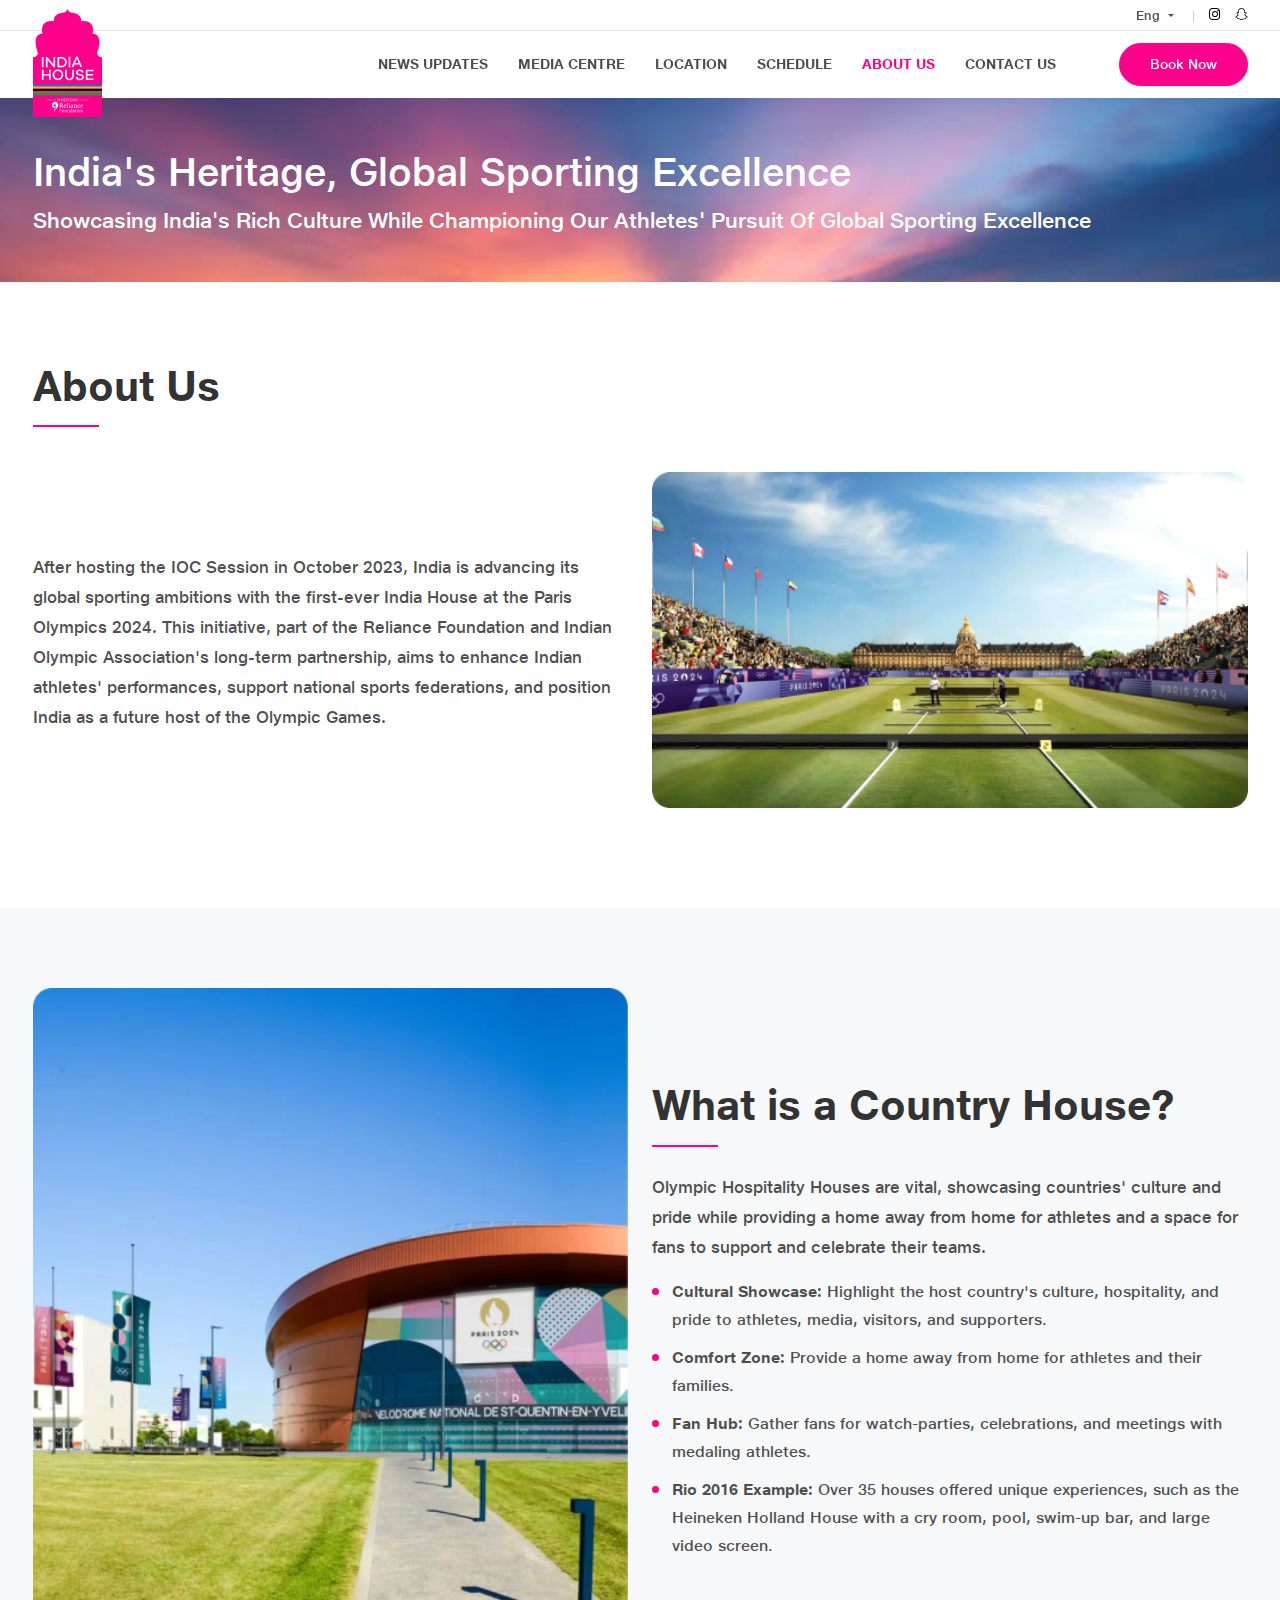
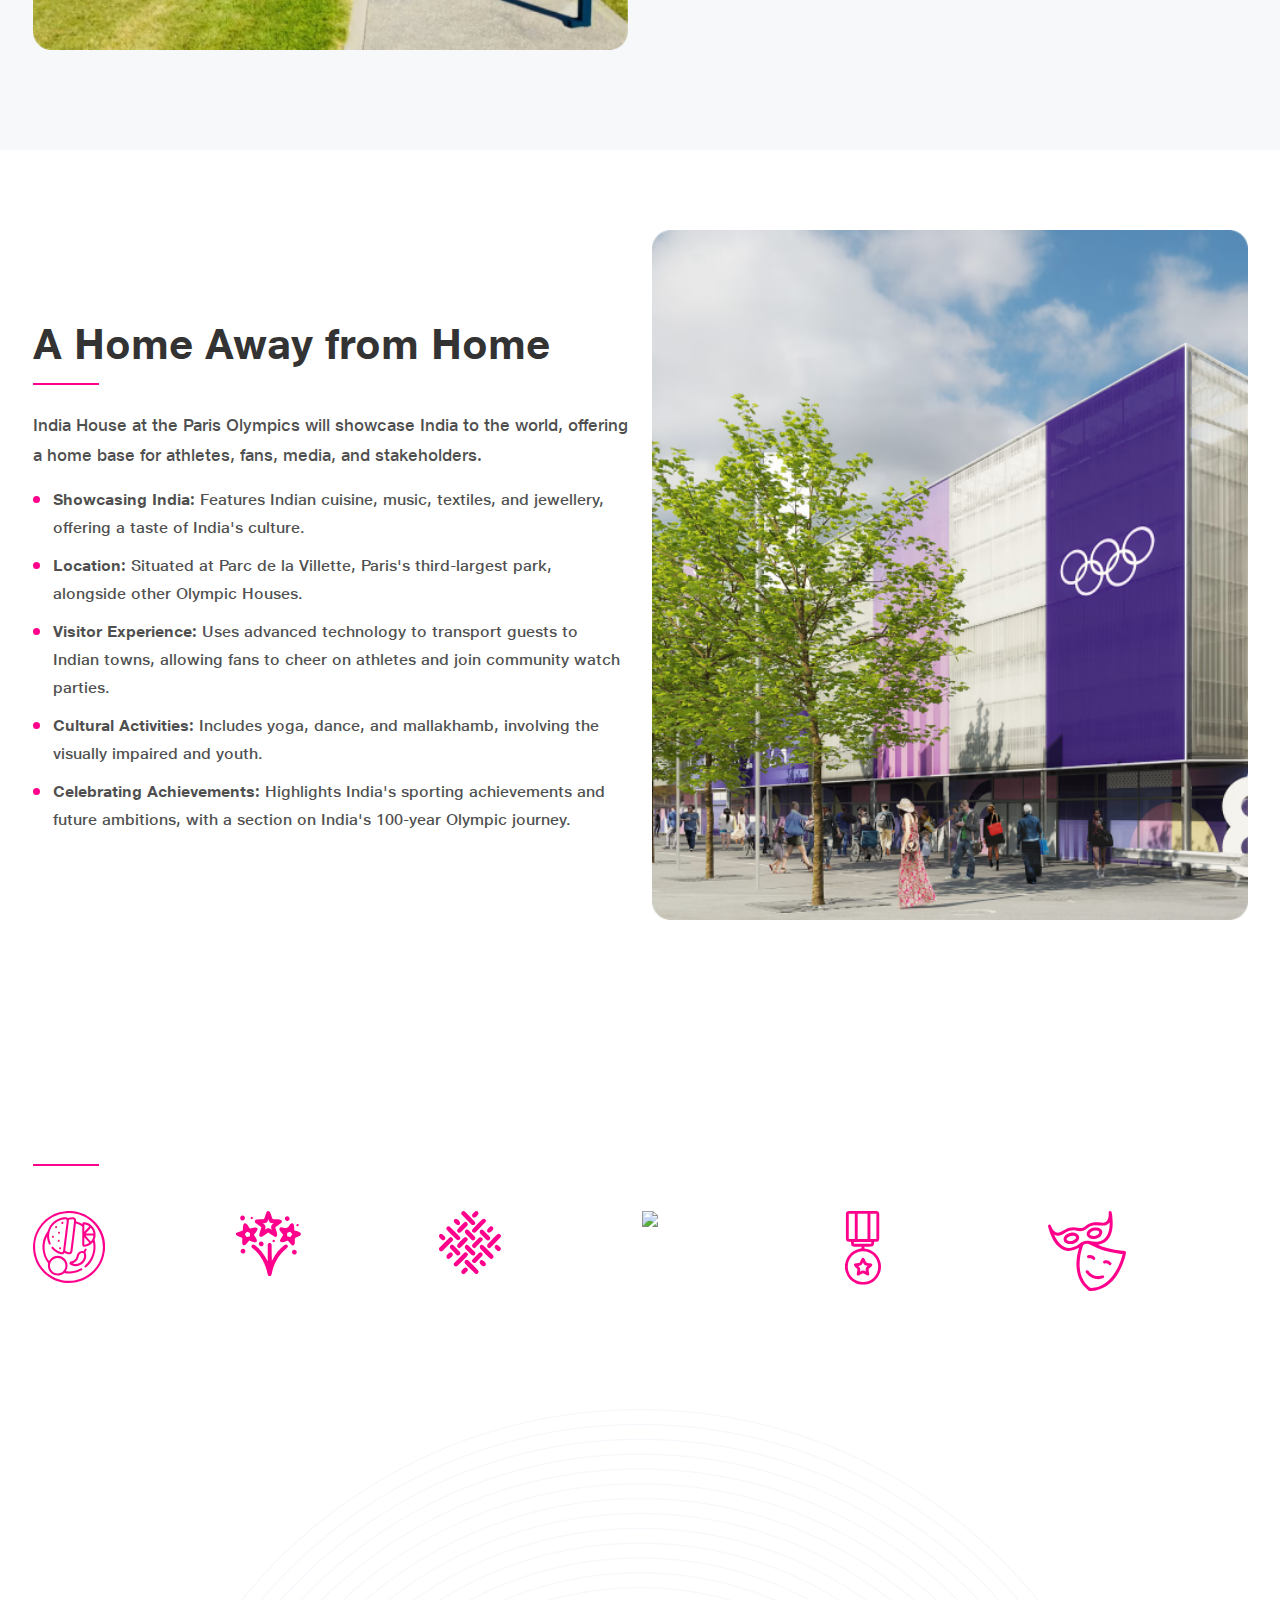
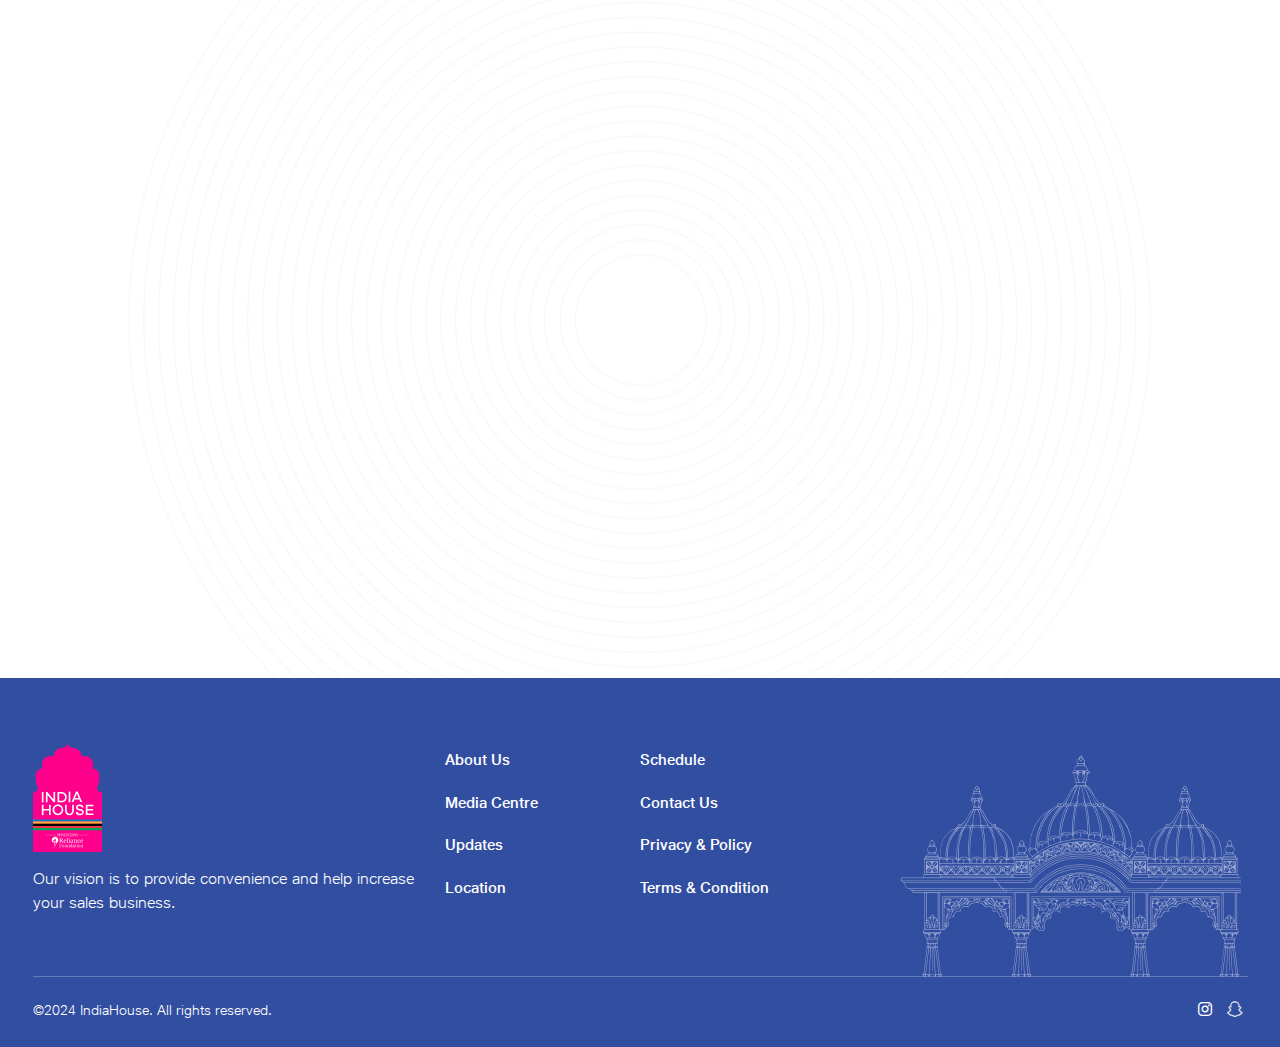
==== about.html @ fd52ee9a "update: new pages and styles" ====
<!DOCTYPE html>
<html lang="en">

<head>
    <meta charset="UTF-8">
    <meta name="viewport" content="width=device-width, initial-scale=1.0">

    <!-- Favicon -->
    <link rel="icon" href="favicon.ico" type="image/x-icon">

    <!-- CSS -->
    <link rel="stylesheet" href="https://cdn.jsdelivr.net/npm/@fancyapps/ui@5.0/dist/fancybox/fancybox.css" />
    <link rel="stylesheet" href="css/main.css">

    <title>About Us - Paris Olympics</title>
</head>

<body>

    <!--  -->
    <header id="header"></header>

    <main>

        <!-- Cover -->
        <section class="cover block">
            <div class="container">
                <div class="coverText">
                    <h1>India's Heritage, Global Sporting Excellence</h1>
                    <p>Showcasing India's Rich Culture While Championing Our Athletes' Pursuit Of Global Sporting Excellence</p>
                </div>
            </div>
        </section>

        <!-- About Us -->
        <section class="aboutUs block">
            <div class="container">
                <div class="secTitle">
                    <h2>About Us</h2>
                </div>

                <div class="row align-items-center">
                    <div class="col-md-6">
                        <div class="cText cTextBig">
                            <p>After hosting the IOC Session in October 2023, India is advancing its global sporting ambitions with the first-ever India House at the Paris Olympics 2024. This initiative, part of the Reliance Foundation and Indian Olympic Association's long-term partnership, aims to enhance Indian athletes' performances, support national sports federations, and position India as a future host of the Olympic Games.</p>
                        </div>
                    </div>
                    <div class="col-md-6">
                        <div class="cMedia">
                            <div class="mediaBox mediaVideo" data-fancybox="vgallery" data-caption="Title goes herer" href="https://www.youtube.com/watch?v=9bZkp7q19f0">
                                <div class="mbImg">
                                    <img src="img/about/1.png" alt="Media">
                                </div>
                            </div>
                        </div>
                    </div>
                </div>
            </div>
        </section>

        <!-- About Us -->
        <section class="aboutUs block grayBg">
            <div class="container">
                <div class="row align-items-center">
                    <div class="col-md-6">
                        <div class="cMedia">
                            <div class="mediaBox mediaImage" data-fancybox="about" data-caption="Title goes herer" href="img/about/2.png">
                                <div class="mbImg">
                                    <img src="img/about/2.png" alt="Media">
                                </div>
                            </div>
                        </div>
                    </div>
                    <div class="col-md-6">
                        <div class="secTitle mb-0">
                            <h2>What is a Country House?</h2>
                        </div>

                        <div class="cText cTextBig">
                            <p>Olympic Hospitality Houses are vital, showcasing countries' culture and pride while providing a home away from home for athletes and a space for fans to support and celebrate their teams.</p>

                            <ul>
                                <li><b>Cultural Showcase:</b> Highlight the host country's culture, hospitality, and pride to athletes, media, visitors, and supporters.</li>
                                <li><b>Comfort Zone:</b> Provide a home away from home for athletes and their families.</li>
                                <li><b>Fan Hub:</b> Gather fans for watch-parties, celebrations, and meetings with medaling athletes.</li>
                                <li><b>Rio 2016 Example:</b> Over 35 houses offered unique experiences, such as the Heineken Holland House with a cry room, pool, swim-up bar, and large video screen.</li>

                            </ul>
                        </div>
                    </div>

                </div>
            </div>
        </section>

        <!-- About Us -->
        <section class="aboutUs block ">
            <div class="container">
                <div class="row align-items-center">
                    <div class="col-md-6">
                        <div class="secTitle mb-0">
                            <h2>A Home Away from Home</h2>
                        </div>

                        <div class="cText cTextBig">
                            <p>India House at the Paris Olympics will showcase India to the world, offering a home base for athletes, fans, media, and stakeholders.</p>

                            <ul>
                                <li><b>Showcasing India:</b> Features Indian cuisine, music, textiles, and jewellery, offering a taste of India's culture.</li>
                                <li><b>Location:</b> Situated at Parc de la Villette, Paris's third-largest park, alongside other Olympic Houses.</li>
                                <li><b>Visitor Experience:</b> Uses advanced technology to transport guests to Indian towns, allowing fans to cheer on athletes and join community watch parties.</li>
                                <li><b>Cultural Activities:</b> Includes yoga, dance, and mallakhamb, involving the visually impaired and youth.</li>
                                <li><b>Celebrating Achievements:</b> Highlights India's sporting achievements and future ambitions, with a section on India's 100-year Olympic journey.</li>
                            </ul>
                        </div>
                    </div>
                    <div class="col-md-6">
                        <div class="cMedia">
                            <div class="mediaBox mediaImage" data-fancybox="about" data-caption="Title goes herer" href="img/about/3.png">
                                <div class="mbImg">
                                    <img src="img/about/3.png" alt="Media">
                                </div>
                            </div>
                        </div>
                    </div>
                </div>
            </div>
        </section>

        <!-- Experiences -->
        <section class="experiences block darkBg">
            <div class="container">
                <div class="secTitle">
                    <h2>Experiences</h2>
                </div>

                <!-- Experiences Slider -->
                <div class="expSlider">
                    <div class="item">
                        <div class="esBox">
                            <div class="esImg">
                                <img src="img/icons/indian-cusine.svg" alt="Experiences">
                            </div>
                            <div class="esInfo">
                                <h4>Indian Cuisine</h4>
                            </div>
                        </div>
                    </div>
                    <div class="item">
                        <div class="esBox">
                            <div class="esImg">
                                <img src="img/icons/music.svg" alt="Experiences">
                            </div>
                            <div class="esInfo">
                                <h4>Indian Music</h4>
                            </div>
                        </div>
                    </div>
                    <div class="item">
                        <div class="esBox">
                            <div class="esImg">
                                <img src="img/icons/textiles.svg" alt="Experiences">
                            </div>
                            <div class="esInfo">
                                <h4>Textiles</h4>
                            </div>
                        </div>
                    </div>
                    <div class="item">
                        <div class="esBox">
                            <div class="esImg">
                                <img src="img/icons/jewellery.svg" alt="Experiences">
                            </div>
                            <div class="esInfo">
                                <h4>Jewellery</h4>
                            </div>
                        </div>
                    </div>
                    <div class="item">
                        <div class="esBox">
                            <div class="esImg">
                                <img src="img/icons/medal.svg" alt="Experiences">
                            </div>
                            <div class="esInfo">
                                <h4>Medal Ceremony</h4>
                            </div>
                        </div>
                    </div>
                    <div class="item">
                        <div class="esBox">
                            <div class="esImg">
                                <img src="img/icons/culture.svg" alt="Experiences">
                            </div>
                            <div class="esInfo">
                                <h4>Culture Activities</h4>
                            </div>
                        </div>
                    </div>
                    <div class="item">
                        <div class="esBox">
                            <div class="esImg">
                                <img src="img/icons/yoga.svg" alt="Experiences">
                            </div>
                            <div class="esInfo">
                                <h4>Yoga</h4>
                            </div>
                        </div>
                    </div>
                </div>

            </div>
        </section>

        <!-- NMA Section -->
        <section class="nmaSection block">
            <div class="container">

                <!-- NMA -->
                <div class="nmaBox" data-aos="fade-up" data-aos-duration="500">
                    <img src="img/comingsoon/Nita-Ambani.png" alt="Nita Ambani" class="nmaImg">
                    <div class="nmaInfo">
                        <h4>Mrs. Nita Mukesh Ambani</h4>
                        <p>Founder & Chairperson, Reliance Foundation & Member of the International Olympics Committee</p>
                    </div>
                </div>
                <div class="nma nmaEle more card" data-aos="fade-up" data-aos-duration="2000">
                    <div class="card-body">
                        <div class="mt-3"></div>
                        <p>Reliance Foundation, in partnership with the Indian Olympic Association, presents the first-ever India House at the Paris Olympics under the visionary leadership of Mrs. Nita M. Ambani, Founder & Chairperson, Reliance Foundation & Member of the International Olympic Committee.</p>
                        <h6 class="mt-2">Come experience the best of India, its rich heritage, & its boundless potential.</h6>
                    </div>
                </div>

            </div>
        </section>

    </main>

    <!-- Footer -->
    <footer id="footer" class="mainFooter"></footer>

</body>

<!-- JS -->
<script src="js/vendor/jquery-3.4.1.min.js"></script>
<script src="js/vendor/simplyCountdown.min.js"></script>
<script src="https://cdn.jsdelivr.net/npm/@fancyapps/ui@5.0/dist/fancybox/fancybox.umd.js"></script>
<script src="js/plugins.js"></script>
<script src="js/main.js"></script>

</html>
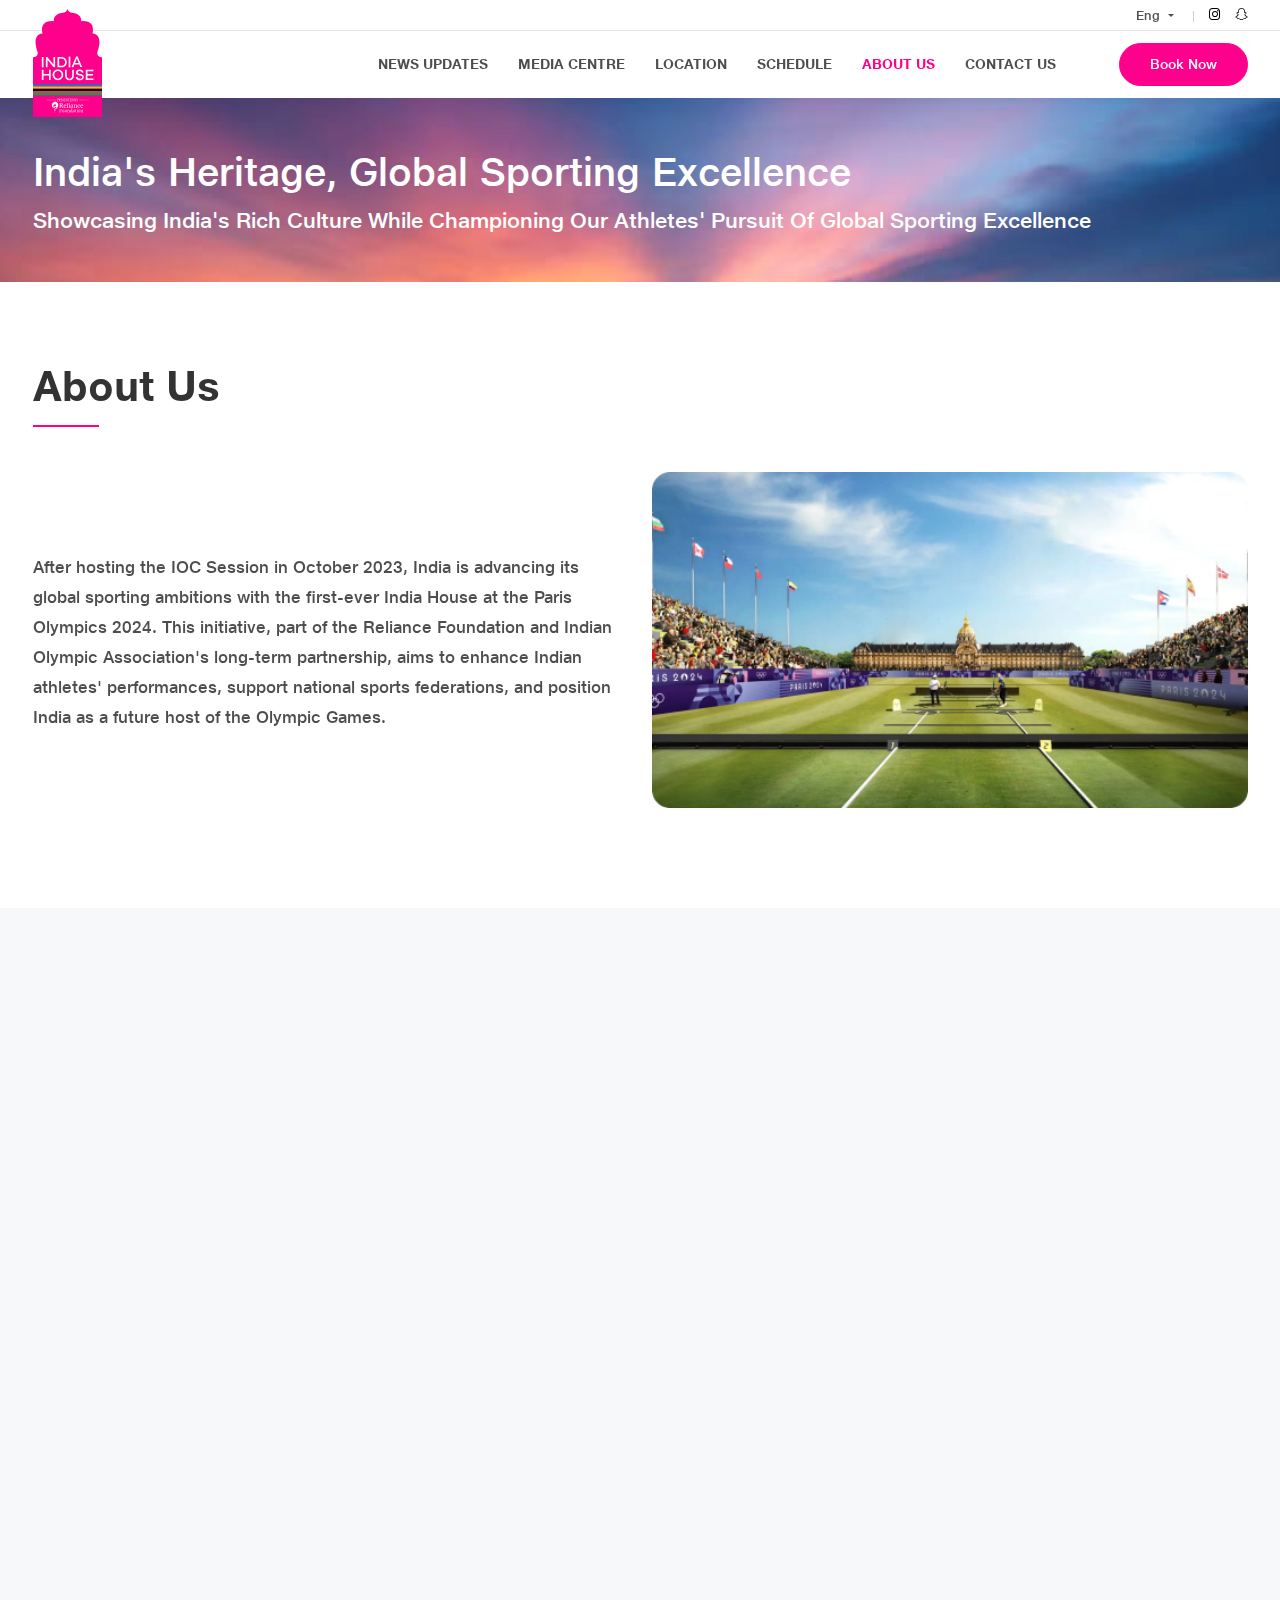
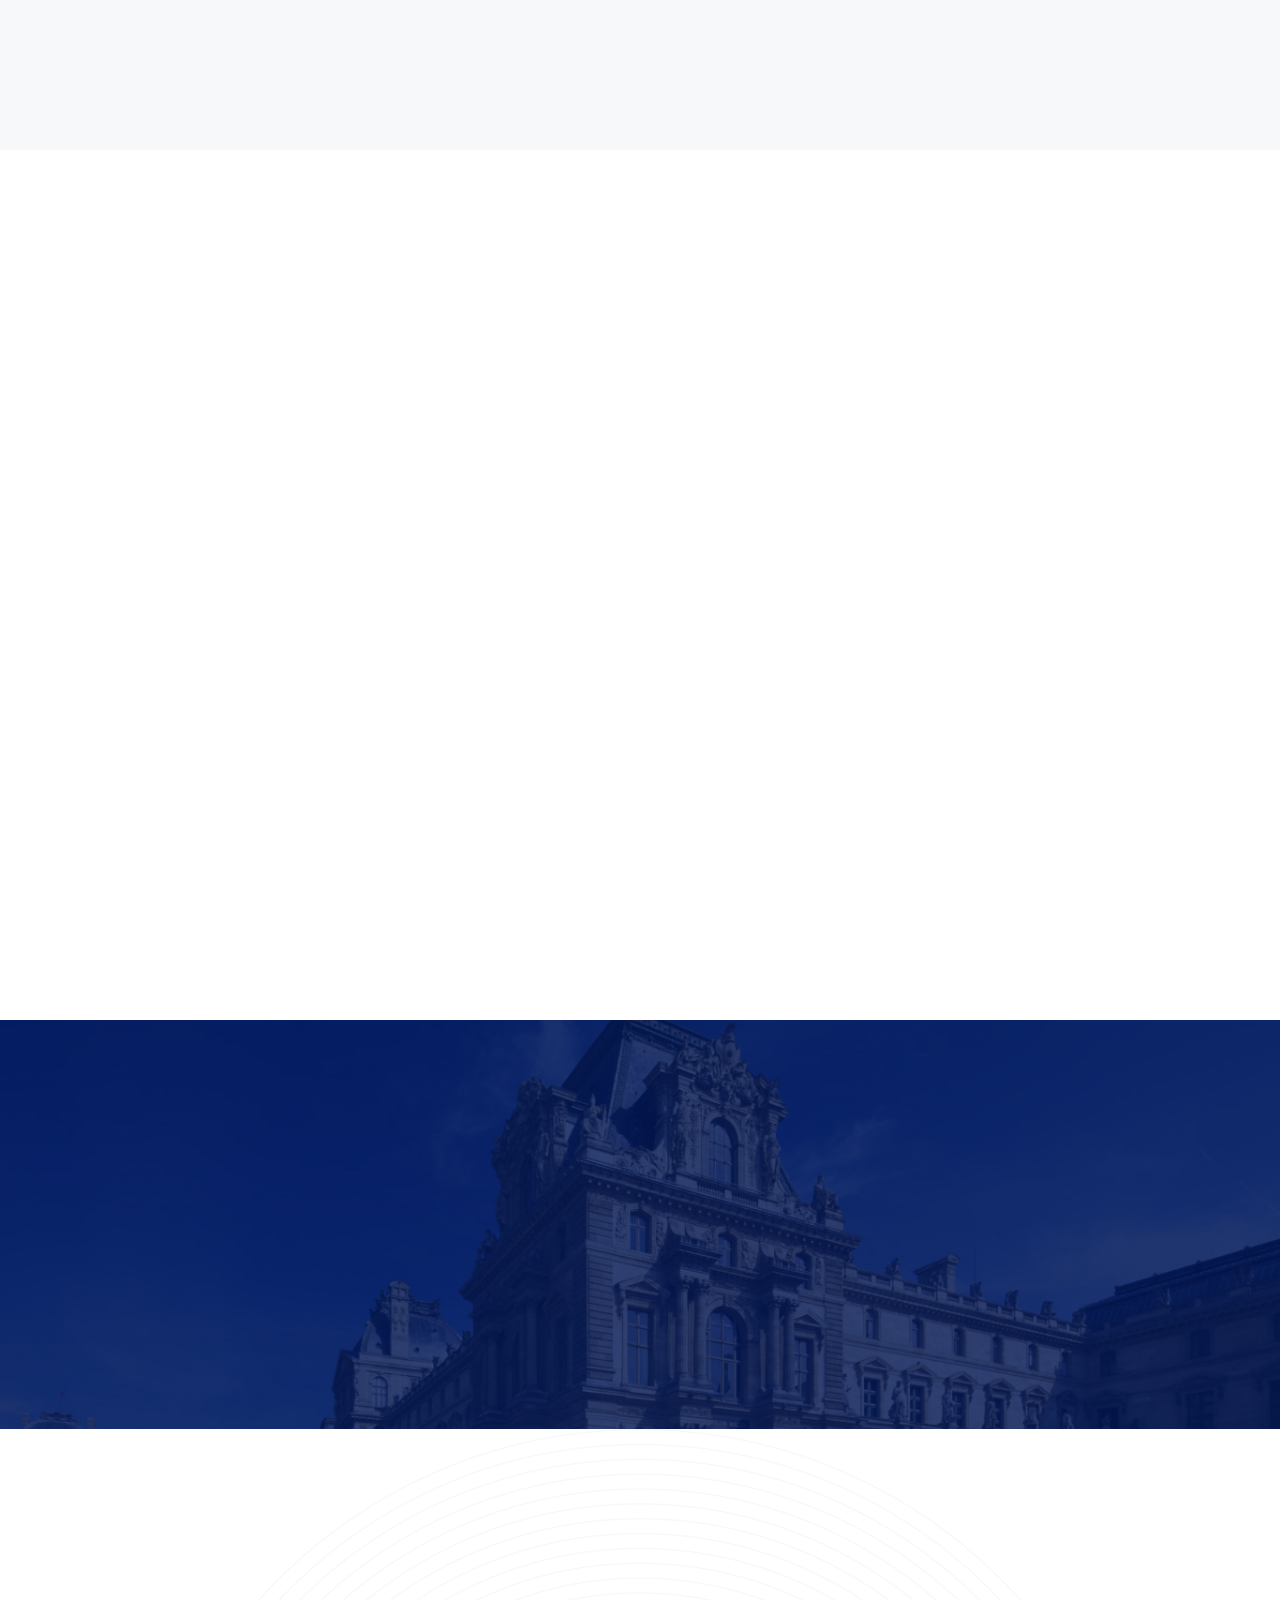
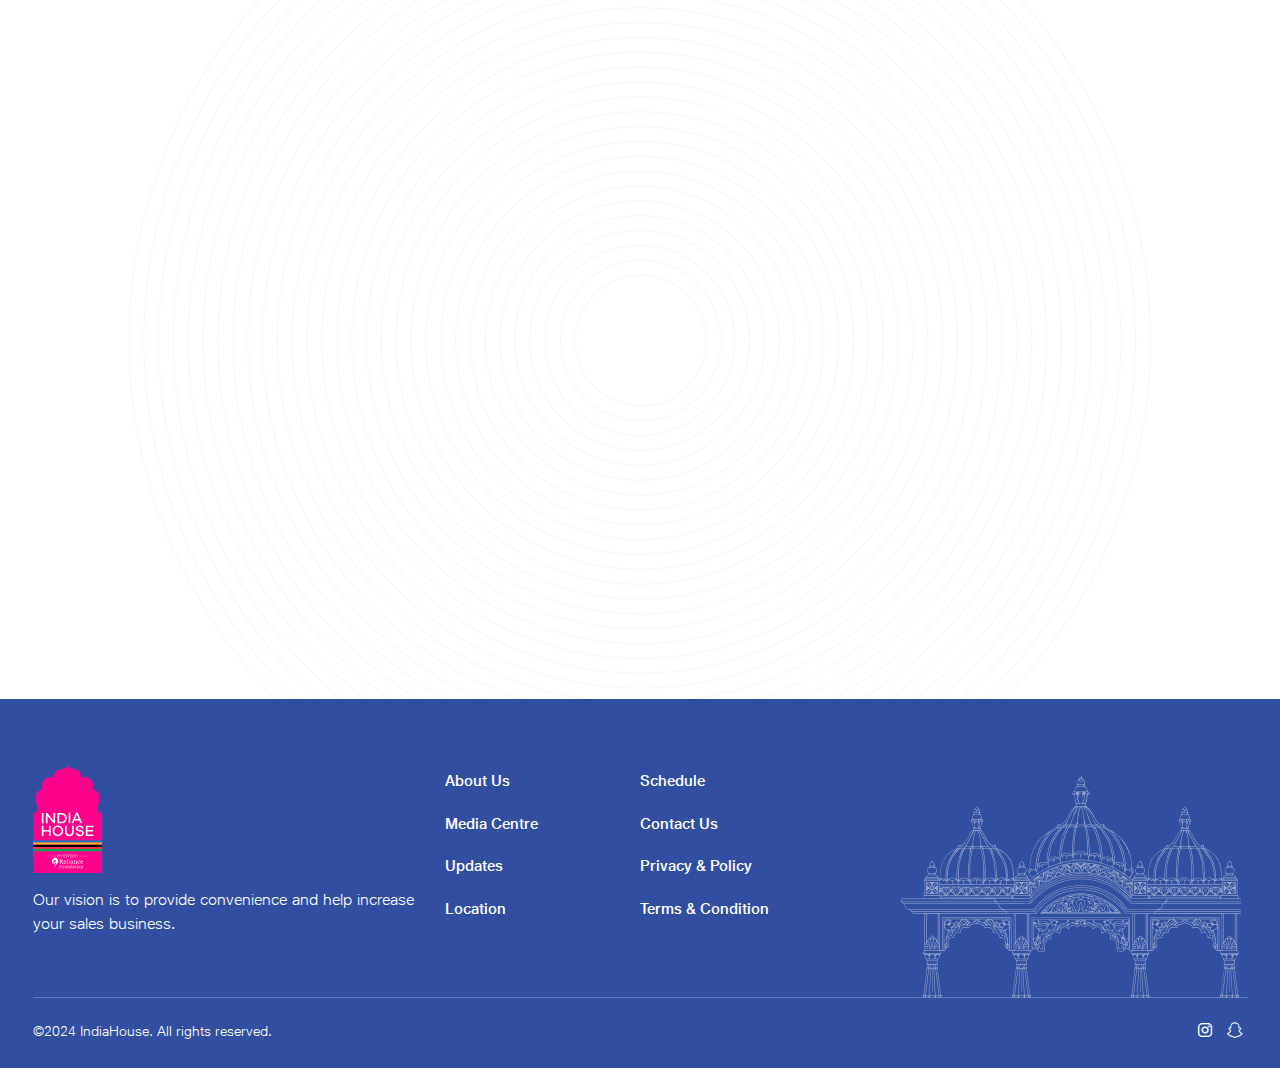
==== commit 785c045d: "update: new pages" ====
--- a/about.html
+++ b/about.html
@@ -35,18 +35,18 @@
         <!-- About Us -->
         <section class="aboutUs block">
             <div class="container">
-                <div class="secTitle">
+                <div class="secTitle" data-aos="fade-up" data-aos-duration="500">
                     <h2>About Us</h2>
                 </div>
 
                 <div class="row align-items-center">
                     <div class="col-md-6">
-                        <div class="cText cTextBig">
+                        <div class="cText cTextBig" data-aos="fade-up" data-aos-duration="1000">
                             <p>After hosting the IOC Session in October 2023, India is advancing its global sporting ambitions with the first-ever India House at the Paris Olympics 2024. This initiative, part of the Reliance Foundation and Indian Olympic Association's long-term partnership, aims to enhance Indian athletes' performances, support national sports federations, and position India as a future host of the Olympic Games.</p>
                         </div>
                     </div>
                     <div class="col-md-6">
-                        <div class="cMedia">
+                        <div class="cMedia" data-aos="fade-up" data-aos-duration="500">
                             <div class="mediaBox mediaVideo" data-fancybox="vgallery" data-caption="Title goes herer" href="https://www.youtube.com/watch?v=9bZkp7q19f0">
                                 <div class="mbImg">
                                     <img src="img/about/1.png" alt="Media">
@@ -63,7 +63,7 @@
             <div class="container">
                 <div class="row align-items-center">
                     <div class="col-md-6">
-                        <div class="cMedia">
+                        <div class="cMedia" data-aos="fade-up" data-aos-duration="500">
                             <div class="mediaBox mediaImage" data-fancybox="about" data-caption="Title goes herer" href="img/about/2.png">
                                 <div class="mbImg">
                                     <img src="img/about/2.png" alt="Media">
@@ -72,11 +72,11 @@
                         </div>
                     </div>
                     <div class="col-md-6">
-                        <div class="secTitle mb-0">
+                        <div class="secTitle mb-0" data-aos="fade-up" data-aos-duration="1000">
                             <h2>What is a Country House?</h2>
                         </div>
 
-                        <div class="cText cTextBig">
+                        <div class="cText cTextBig" data-aos="fade-up" data-aos-duration="1500">
                             <p>Olympic Hospitality Houses are vital, showcasing countries' culture and pride while providing a home away from home for athletes and a space for fans to support and celebrate their teams.</p>
 
                             <ul>
@@ -98,11 +98,11 @@
             <div class="container">
                 <div class="row align-items-center">
                     <div class="col-md-6">
-                        <div class="secTitle mb-0">
+                        <div class="secTitle mb-0" data-aos="fade-up" data-aos-duration="500">
                             <h2>A Home Away from Home</h2>
                         </div>
 
-                        <div class="cText cTextBig">
+                        <div class="cText cTextBig" data-aos="fade-up" data-aos-duration="1000">
                             <p>India House at the Paris Olympics will showcase India to the world, offering a home base for athletes, fans, media, and stakeholders.</p>
 
                             <ul>
@@ -115,7 +115,7 @@
                         </div>
                     </div>
                     <div class="col-md-6">
-                        <div class="cMedia">
+                        <div class="cMedia" data-aos="fade-up" data-aos-duration="1500">
                             <div class="mediaBox mediaImage" data-fancybox="about" data-caption="Title goes herer" href="img/about/3.png">
                                 <div class="mbImg">
                                     <img src="img/about/3.png" alt="Media">
@@ -130,12 +130,12 @@
         <!-- Experiences -->
         <section class="experiences block darkBg">
             <div class="container">
-                <div class="secTitle">
-                    <h2>Experiences</h2>
+                <div class="secTitle" data-aos="fade-up" data-aos-duration="500">
+                    <h2>Culture and Hospitality Experiences</h2>
                 </div>
 
                 <!-- Experiences Slider -->
-                <div class="expSlider">
+                <div class="expSlider" data-aos="fade-up" data-aos-duration="1000">
                     <div class="item">
                         <div class="esBox">
                             <div class="esImg">
@@ -199,7 +199,7 @@
                     <div class="item">
                         <div class="esBox">
                             <div class="esImg">
-                                <img src="img/icons/yoga.svg" alt="Experiences">
+                                <img src="img/icons/medal.svg" alt="Experiences">
                             </div>
                             <div class="esInfo">
                                 <h4>Yoga</h4>
@@ -216,7 +216,7 @@
             <div class="container">
 
                 <!-- NMA -->
-                <div class="nmaBox" data-aos="fade-up" data-aos-duration="500">
+                <div class="nmaBox" data-aos="fade-up" data-aos-duration="1500">
                     <img src="img/comingsoon/Nita-Ambani.png" alt="Nita Ambani" class="nmaImg">
                     <div class="nmaInfo">
                         <h4>Mrs. Nita Mukesh Ambani</h4>
--- a/css/main.css
+++ b/css/main.css
@@ -29287,32 +29287,37 @@
   background: #F7F8F9;
 }
 
-/* line 75, ../laragon/www/olympics-comingsoon/scss/layout/_default.scss */
+/* line 74, ../laragon/www/olympics-comingsoon/scss/layout/_default.scss */
+section.lightBg {
+  background: #fff;
+}
+
+/* line 79, ../laragon/www/olympics-comingsoon/scss/layout/_default.scss */
 main {
   padding-top: 98px;
 }
 
 @media (max-width: 767.98px) {
-  /* line 75, ../laragon/www/olympics-comingsoon/scss/layout/_default.scss */
+  /* line 79, ../laragon/www/olympics-comingsoon/scss/layout/_default.scss */
   main {
     padding-top: 68px;
   }
 }
 
-/* line 83, ../laragon/www/olympics-comingsoon/scss/layout/_default.scss */
+/* line 87, ../laragon/www/olympics-comingsoon/scss/layout/_default.scss */
 .secHeader {
   font-weight: 700;
   font-size: 30px;
 }
 
 @media (max-width: 767.98px) {
-  /* line 83, ../laragon/www/olympics-comingsoon/scss/layout/_default.scss */
+  /* line 87, ../laragon/www/olympics-comingsoon/scss/layout/_default.scss */
   .secHeader {
     font-size: 24px;
   }
 }
 
-/* line 99, ../laragon/www/olympics-comingsoon/scss/layout/_default.scss */
+/* line 103, ../laragon/www/olympics-comingsoon/scss/layout/_default.scss */
 .btn {
   font-size: 14px;
   -webkit-border-radius: 40px;
@@ -29325,26 +29330,26 @@
   transition: all 0.5s ease-in-out;
 }
 
-/* line 106, ../laragon/www/olympics-comingsoon/scss/layout/_default.scss */
+/* line 110, ../laragon/www/olympics-comingsoon/scss/layout/_default.scss */
 .btn.btn-secondary {
   color: #fff;
 }
 
-/* line 109, ../laragon/www/olympics-comingsoon/scss/layout/_default.scss */
+/* line 113, ../laragon/www/olympics-comingsoon/scss/layout/_default.scss */
 .btn.btn-secondary:hover {
   border-color: #FF008C;
   background: #fff;
   color: #FF008C;
 }
 
-/* line 116, ../laragon/www/olympics-comingsoon/scss/layout/_default.scss */
+/* line 120, ../laragon/www/olympics-comingsoon/scss/layout/_default.scss */
 .btn.btn-secondary.btn-hollow:hover {
   background: transparent;
   color: #fff;
   border-color: #fff;
 }
 
-/* line 127, ../laragon/www/olympics-comingsoon/scss/layout/_default.scss */
+/* line 131, ../laragon/www/olympics-comingsoon/scss/layout/_default.scss */
 .btn-arrow {
   position: relative;
   color: #000000CC;
@@ -29357,13 +29362,13 @@
 }
 
 @media (max-width: 767.98px) {
-  /* line 127, ../laragon/www/olympics-comingsoon/scss/layout/_default.scss */
+  /* line 131, ../laragon/www/olympics-comingsoon/scss/layout/_default.scss */
   .btn-arrow {
     font-size: 16px;
   }
 }
 
-/* line 141, ../laragon/www/olympics-comingsoon/scss/layout/_default.scss */
+/* line 145, ../laragon/www/olympics-comingsoon/scss/layout/_default.scss */
 .btn-arrow .fa,
 .btn-arrow img {
   color: #D61F08;
@@ -29379,7 +29384,7 @@
   transform: translateX(0px);
 }
 
-/* line 150, ../laragon/www/olympics-comingsoon/scss/layout/_default.scss */
+/* line 154, ../laragon/www/olympics-comingsoon/scss/layout/_default.scss */
 .btn-arrow:hover .fa,
 .btn-arrow:hover img {
   -webkit-transform: translateX(8px);
@@ -29389,12 +29394,12 @@
   transform: translateX(8px);
 }
 
-/* line 158, ../laragon/www/olympics-comingsoon/scss/layout/_default.scss */
+/* line 162, ../laragon/www/olympics-comingsoon/scss/layout/_default.scss */
 .form-group.icon {
   position: relative;
 }
 
-/* line 161, ../laragon/www/olympics-comingsoon/scss/layout/_default.scss */
+/* line 165, ../laragon/www/olympics-comingsoon/scss/layout/_default.scss */
 .form-group.icon .fa,
 .form-group.icon .far {
   position: absolute;
@@ -29404,7 +29409,7 @@
   font-size: 14px;
 }
 
-/* line 172, ../laragon/www/olympics-comingsoon/scss/layout/_default.scss */
+/* line 176, ../laragon/www/olympics-comingsoon/scss/layout/_default.scss */
 .form-control,
 .form-select {
   -webkit-border-radius: 40px;
@@ -29416,7 +29421,7 @@
   font-weight: 500;
 }
 
-/* line 179, ../laragon/www/olympics-comingsoon/scss/layout/_default.scss */
+/* line 183, ../laragon/www/olympics-comingsoon/scss/layout/_default.scss */
 .slick-dots {
   position: absolute;
   top: 50%;
@@ -29432,7 +29437,7 @@
   z-index: 9;
 }
 
-/* line 190, ../laragon/www/olympics-comingsoon/scss/layout/_default.scss */
+/* line 194, ../laragon/www/olympics-comingsoon/scss/layout/_default.scss */
 .slick-dots li {
   text-align: center;
   height: auto;
@@ -29441,7 +29446,7 @@
   display: block;
 }
 
-/* line 197, ../laragon/www/olympics-comingsoon/scss/layout/_default.scss */
+/* line 201, ../laragon/www/olympics-comingsoon/scss/layout/_default.scss */
 .slick-dots li button {
   background: #D9D9D9;
   font-family: none;
@@ -29463,23 +29468,23 @@
   transition: all 0.5s ease;
 }
 
-/* line 209, ../laragon/www/olympics-comingsoon/scss/layout/_default.scss */
+/* line 213, ../laragon/www/olympics-comingsoon/scss/layout/_default.scss */
 .slick-dots li button:before {
   display: none;
 }
 
-/* line 216, ../laragon/www/olympics-comingsoon/scss/layout/_default.scss */
+/* line 220, ../laragon/www/olympics-comingsoon/scss/layout/_default.scss */
 .slick-dots li.slick-active button {
   background: #324EA1;
   height: 20px;
 }
 
-/* line 225, ../laragon/www/olympics-comingsoon/scss/layout/_default.scss */
+/* line 229, ../laragon/www/olympics-comingsoon/scss/layout/_default.scss */
 .breadcrumbs {
   padding: 20px 0 0;
 }
 
-/* line 228, ../laragon/www/olympics-comingsoon/scss/layout/_default.scss */
+/* line 232, ../laragon/www/olympics-comingsoon/scss/layout/_default.scss */
 .breadcrumbs .breadcrumb {
   display: inline-flex;
   background: #EFF1F3;
@@ -29492,24 +29497,24 @@
   margin: 0;
 }
 
-/* line 235, ../laragon/www/olympics-comingsoon/scss/layout/_default.scss */
+/* line 239, ../laragon/www/olympics-comingsoon/scss/layout/_default.scss */
 .breadcrumbs .breadcrumb .breadcrumb-item {
   font-size: 12px;
 }
 
-/* line 238, ../laragon/www/olympics-comingsoon/scss/layout/_default.scss */
+/* line 242, ../laragon/www/olympics-comingsoon/scss/layout/_default.scss */
 .breadcrumbs .breadcrumb .breadcrumb-item a {
   color: #666666;
   font-weight: 500;
 }
 
-/* line 243, ../laragon/www/olympics-comingsoon/scss/layout/_default.scss */
+/* line 247, ../laragon/www/olympics-comingsoon/scss/layout/_default.scss */
 .breadcrumbs .breadcrumb .breadcrumb-item.active {
   color: #000;
   font-weight: 700;
 }
 
-/* line 252, ../laragon/www/olympics-comingsoon/scss/layout/_default.scss */
+/* line 256, ../laragon/www/olympics-comingsoon/scss/layout/_default.scss */
 .nav-tabs {
   gap: 10px;
   border: none;
@@ -29517,7 +29522,7 @@
   margin-bottom: 30px;
 }
 
-/* line 258, ../laragon/www/olympics-comingsoon/scss/layout/_default.scss */
+/* line 262, ../laragon/www/olympics-comingsoon/scss/layout/_default.scss */
 .nav-tabs .nav-link {
   border-radius: 40px;
   padding: 10px 30px;
@@ -29529,13 +29534,13 @@
 }
 
 @media (max-width: 767.98px) {
-  /* line 258, ../laragon/www/olympics-comingsoon/scss/layout/_default.scss */
+  /* line 262, ../laragon/www/olympics-comingsoon/scss/layout/_default.scss */
   .nav-tabs .nav-link {
     font-size: 16px;
   }
 }
 
-/* line 271, ../laragon/www/olympics-comingsoon/scss/layout/_default.scss */
+/* line 275, ../laragon/www/olympics-comingsoon/scss/layout/_default.scss */
 .nav-tabs .nav-link.active, .nav-tabs .nav-link:hover, .nav-tabs .nav-link:focus {
   color: #FF008C;
   background: #fff;
@@ -31230,12 +31235,87 @@
   font-weight: 700;
 }
 
-/* line 41, ../laragon/www/olympics-comingsoon/scss/layout/_about.scss */
+/* line 42, ../laragon/www/olympics-comingsoon/scss/layout/_about.scss */
+.experiences {
+  background-image: url("../img/bg/about-bg.jpg");
+  background-size: cover;
+  background-position: center;
+  background-repeat: no-repeat;
+}
+
+/* line 48, ../laragon/www/olympics-comingsoon/scss/layout/_about.scss */
+.experiences .slick-prev,
+.experiences .slick-next {
+  width: 30px;
+}
+
+/* line 52, ../laragon/www/olympics-comingsoon/scss/layout/_about.scss */
+.experiences .slick-prev:before,
+.experiences .slick-next:before {
+  display: none;
+}
+
+@media (max-width: 767.98px) {
+  /* line 48, ../laragon/www/olympics-comingsoon/scss/layout/_about.scss */
+  .experiences .slick-prev,
+  .experiences .slick-next {
+    right: 0;
+  }
+}
+
+/* line 62, ../laragon/www/olympics-comingsoon/scss/layout/_about.scss */
+.experiences .slick-prev {
+  transform: scale(-1, 1);
+}
+
+@media (max-width: 767.98px) {
+  /* line 62, ../laragon/www/olympics-comingsoon/scss/layout/_about.scss */
+  .experiences .slick-prev {
+    left: 0;
+    right: initial;
+  }
+}
+
+/* line 72, ../laragon/www/olympics-comingsoon/scss/layout/_about.scss */
+.esBox {
+  text-align: center;
+  margin: 0 auto 20px;
+}
+
+/* line 76, ../laragon/www/olympics-comingsoon/scss/layout/_about.scss */
+.esBox .esImg {
+  height: 72px;
+  margin-bottom: 20px;
+}
+
+/* line 80, ../laragon/www/olympics-comingsoon/scss/layout/_about.scss */
+.esBox .esImg img {
+  max-width: 72px;
+  max-height: 72px;
+  margin: 0 auto;
+}
+
+/* line 88, ../laragon/www/olympics-comingsoon/scss/layout/_about.scss */
+.esBox .esInfo h4, .esBox .esInfo .h4 {
+  font-size: 22px;
+  font-weight: 700;
+  margin-bottom: 4px;
+  color: #fff;
+}
+
+@media (max-width: 767.98px) {
+  /* line 88, ../laragon/www/olympics-comingsoon/scss/layout/_about.scss */
+  .esBox .esInfo h4, .esBox .esInfo .h4 {
+    font-size: 18px;
+  }
+}
+
+/* line 101, ../laragon/www/olympics-comingsoon/scss/layout/_about.scss */
 .nmaSection {
   position: relative;
 }
 
-/* line 44, ../laragon/www/olympics-comingsoon/scss/layout/_about.scss */
+/* line 104, ../laragon/www/olympics-comingsoon/scss/layout/_about.scss */
 .nmaSection:before {
   content: '';
   position: absolute;
@@ -31250,13 +31330,13 @@
 }
 
 @media (max-width: 767.98px) {
-  /* line 44, ../laragon/www/olympics-comingsoon/scss/layout/_about.scss */
+  /* line 104, ../laragon/www/olympics-comingsoon/scss/layout/_about.scss */
   .nmaSection:before {
     display: none;
   }
 }
 
-/* line 63, ../laragon/www/olympics-comingsoon/scss/layout/_about.scss */
+/* line 123, ../laragon/www/olympics-comingsoon/scss/layout/_about.scss */
 .nmaSection .rBox img {
   -webkit-box-shadow: 2px 2px 12px -4px rgba(0, 0, 0, 0.1);
   -moz-box-shadow: 2px 2px 12px -4px rgba(0, 0, 0, 0.1);
@@ -31264,7 +31344,7 @@
   margin-bottom: 25px;
 }
 
-/* line 72, ../laragon/www/olympics-comingsoon/scss/layout/_about.scss */
+/* line 132, ../laragon/www/olympics-comingsoon/scss/layout/_about.scss */
 .nmaBox {
   text-align: center;
   position: relative;
@@ -31272,19 +31352,19 @@
 }
 
 @media (min-width: 768px) {
-  /* line 72, ../laragon/www/olympics-comingsoon/scss/layout/_about.scss */
+  /* line 132, ../laragon/www/olympics-comingsoon/scss/layout/_about.scss */
   .nmaBox {
     max-width: 540px;
     margin: 0 auto;
   }
 }
 
-/* line 82, ../laragon/www/olympics-comingsoon/scss/layout/_about.scss */
+/* line 142, ../laragon/www/olympics-comingsoon/scss/layout/_about.scss */
 .nmaBox img {
   margin: 0 auto;
 }
 
-/* line 86, ../laragon/www/olympics-comingsoon/scss/layout/_about.scss */
+/* line 146, ../laragon/www/olympics-comingsoon/scss/layout/_about.scss */
 .nmaBox .nmaInfo {
   background: #3BB54A;
   border-radius: 15px;
@@ -31294,7 +31374,7 @@
   margin-top: -40px;
 }
 
-/* line 94, ../laragon/www/olympics-comingsoon/scss/layout/_about.scss */
+/* line 154, ../laragon/www/olympics-comingsoon/scss/layout/_about.scss */
 .nmaBox .nmaInfo h4, .nmaBox .nmaInfo .h4 {
   font-size: 20px;
   font-weight: 500;
@@ -31302,14 +31382,14 @@
   text-transform: uppercase;
 }
 
-/* line 101, ../laragon/www/olympics-comingsoon/scss/layout/_about.scss */
+/* line 161, ../laragon/www/olympics-comingsoon/scss/layout/_about.scss */
 .nmaBox .nmaInfo p {
   font-size: 16px;
   font-weight: 400;
   margin-bottom: 0;
 }
 
-/* line 107, ../laragon/www/olympics-comingsoon/scss/layout/_about.scss */
+/* line 167, ../laragon/www/olympics-comingsoon/scss/layout/_about.scss */
 .nmaBox .nmaInfo:before, .nmaBox .nmaInfo:after {
   content: '';
   background-image: url("../img/comingsoon/peacock.png");
@@ -31324,36 +31404,36 @@
 }
 
 @media (max-width: 767.98px) {
-  /* line 107, ../laragon/www/olympics-comingsoon/scss/layout/_about.scss */
+  /* line 167, ../laragon/www/olympics-comingsoon/scss/layout/_about.scss */
   .nmaBox .nmaInfo:before, .nmaBox .nmaInfo:after {
     display: none;
   }
 }
 
-/* line 126, ../laragon/www/olympics-comingsoon/scss/layout/_about.scss */
+/* line 186, ../laragon/www/olympics-comingsoon/scss/layout/_about.scss */
 .nmaBox .nmaInfo:before {
   left: -50px;
   transform: scale(-1, 1);
 }
 
-/* line 131, ../laragon/www/olympics-comingsoon/scss/layout/_about.scss */
+/* line 191, ../laragon/www/olympics-comingsoon/scss/layout/_about.scss */
 .nmaBox .nmaInfo:after {
   right: -50px;
 }
 
-/* line 137, ../laragon/www/olympics-comingsoon/scss/layout/_about.scss */
+/* line 197, ../laragon/www/olympics-comingsoon/scss/layout/_about.scss */
 .nmaEle {
   position: relative;
   z-index: 2;
   margin-top: -50px;
 }
 
-/* line 142, ../laragon/www/olympics-comingsoon/scss/layout/_about.scss */
+/* line 202, ../laragon/www/olympics-comingsoon/scss/layout/_about.scss */
 .nmaEle .card-body {
   padding-top: 4rem;
 }
 
-/* line 146, ../laragon/www/olympics-comingsoon/scss/layout/_about.scss */
+/* line 206, ../laragon/www/olympics-comingsoon/scss/layout/_about.scss */
 .nmaEle h6, .nmaEle .h6 {
   color: #324EA1;
   font-size: 22px;
@@ -31361,12 +31441,12 @@
   margin-bottom: 4px;
 }
 
-/* line 154, ../laragon/www/olympics-comingsoon/scss/layout/_about.scss */
+/* line 214, ../laragon/www/olympics-comingsoon/scss/layout/_about.scss */
 .nmaEle p {
   max-width: initial !important;
 }
 
-/* line 158, ../laragon/www/olympics-comingsoon/scss/layout/_about.scss */
+/* line 218, ../laragon/www/olympics-comingsoon/scss/layout/_about.scss */
 .nmaEle:after, .nmaEle:before {
   content: '';
   background-image: url("../img/comingsoon/elephant.png");
@@ -31381,24 +31461,24 @@
 }
 
 @media (max-width: 767.98px) {
-  /* line 158, ../laragon/www/olympics-comingsoon/scss/layout/_about.scss */
+  /* line 218, ../laragon/www/olympics-comingsoon/scss/layout/_about.scss */
   .nmaEle:after, .nmaEle:before {
     display: none;
   }
 }
 
-/* line 177, ../laragon/www/olympics-comingsoon/scss/layout/_about.scss */
+/* line 237, ../laragon/www/olympics-comingsoon/scss/layout/_about.scss */
 .nmaEle:before {
   left: -45px;
   transform: scale(-1, 1);
 }
 
-/* line 183, ../laragon/www/olympics-comingsoon/scss/layout/_about.scss */
+/* line 243, ../laragon/www/olympics-comingsoon/scss/layout/_about.scss */
 .nmaEle:after {
   right: -45px;
 }
 
-/* line 188, ../laragon/www/olympics-comingsoon/scss/layout/_about.scss */
+/* line 248, ../laragon/www/olympics-comingsoon/scss/layout/_about.scss */
 .more {
   border: 1px solid #F0EFF6;
   border-radius: 18px;
@@ -31409,7 +31489,14 @@
   padding-bottom: 4rem;
 }
 
-/* line 198, ../laragon/www/olympics-comingsoon/scss/layout/_about.scss */
+@media (max-width: 767.98px) {
+  /* line 248, ../laragon/www/olympics-comingsoon/scss/layout/_about.scss */
+  .more {
+    padding-bottom: 1rem;
+  }
+}
+
+/* line 262, ../laragon/www/olympics-comingsoon/scss/layout/_about.scss */
 .more img {
   position: absolute;
   left: 0;
@@ -31418,12 +31505,12 @@
   top: -50px;
 }
 
-/* line 206, ../laragon/www/olympics-comingsoon/scss/layout/_about.scss */
+/* line 270, ../laragon/www/olympics-comingsoon/scss/layout/_about.scss */
 .more .card-body {
   padding: 20px;
 }
 
-/* line 209, ../laragon/www/olympics-comingsoon/scss/layout/_about.scss */
+/* line 273, ../laragon/www/olympics-comingsoon/scss/layout/_about.scss */
 .more .card-body h4, .more .card-body .h4 {
   color: #324EA1;
   font-size: 26px;
@@ -31432,7 +31519,7 @@
   text-transform: uppercase;
 }
 
-/* line 218, ../laragon/www/olympics-comingsoon/scss/layout/_about.scss */
+/* line 282, ../laragon/www/olympics-comingsoon/scss/layout/_about.scss */
 .more .card-body p {
   font-weight: 500;
   color: #666666;
@@ -31441,65 +31528,84 @@
 }
 
 @media (max-width: 767.98px) {
-  /* line 218, ../laragon/www/olympics-comingsoon/scss/layout/_about.scss */
+  /* line 282, ../laragon/www/olympics-comingsoon/scss/layout/_about.scss */
   .more .card-body p {
     max-width: 100%;
   }
 }
 
-/* line 234, ../laragon/www/olympics-comingsoon/scss/layout/_about.scss */
-.infosection {
-  position: relative;
-  z-index: 9;
-  margin-top: -50px;
-}
-
-/* line 239, ../laragon/www/olympics-comingsoon/scss/layout/_about.scss */
-.infosection .nmainfobox {
-  display: flex;
-  border: 2px solid #F599D2;
-  border-radius: 12px;
-  background-color: #fff;
-}
-
-/* line 245, ../laragon/www/olympics-comingsoon/scss/layout/_about.scss */
-.infosection .nmainfobox .box {
-  flex: 1;
-  padding: 20px 10px;
+/* line 3, ../laragon/www/olympics-comingsoon/scss/layout/_contact.scss */
+.contactPage h4, .contactPage .h4 {
+  font-size: 24px;
+  font-weight: 700;
+  margin-bottom: 20px;
+}
+
+/* line 10, ../laragon/www/olympics-comingsoon/scss/layout/_contact.scss */
+.cBox {
+  border-radius: 0px 36px 0px 36px;
+  background-color: #F6F6F6;
+  padding: 30px 20px 20px 20px;
+  height: 230px;
   display: flex;
   flex-direction: column;
-  justify-content: space-around;
-}
-
-/* line 252, ../laragon/www/olympics-comingsoon/scss/layout/_about.scss */
-.infosection .nmainfobox .box:first-child {
-  border-right: 2px solid #F599D2;
-}
-
-/* line 256, ../laragon/www/olympics-comingsoon/scss/layout/_about.scss */
-.infosection .nmainfobox .box p {
+  justify-content: flex-start;
+  margin-bottom: 20px;
+}
+
+@media (max-width: 767.98px) {
+  /* line 10, ../laragon/www/olympics-comingsoon/scss/layout/_contact.scss */
+  .cBox {
+    height: auto;
+  }
+}
+
+/* line 24, ../laragon/www/olympics-comingsoon/scss/layout/_contact.scss */
+.cBox .fa {
+  color: #FF008C;
+  font-size: 28px;
+  margin-bottom: 15px;
+}
+
+/* line 30, ../laragon/www/olympics-comingsoon/scss/layout/_contact.scss */
+.cBox h4, .cBox .h4 {
+  font-size: 28px;
+  font-weight: 700;
+  border-bottom: 1px solid #E5E5E5;
+  padding-bottom: 10px;
+  margin-bottom: 10px;
+}
+
+/* line 38, ../laragon/www/olympics-comingsoon/scss/layout/_contact.scss */
+.cBox p {
+  font-size: 16px;
   font-weight: 500;
-  font-size: 15px;
-  line-height: 20px;
-  text-align: center;
-  color: #222;
-  margin: 0;
-}
-
-/* line 264, ../laragon/www/olympics-comingsoon/scss/layout/_about.scss */
-.infosection .nmainfobox .box p a {
-  font-size: 15px;
-  font-weight: bold;
-  display: block;
-  color: #344DA1;
-  text-decoration: none;
-  margin-top: 10px;
-}
-
-/* line 272, ../laragon/www/olympics-comingsoon/scss/layout/_about.scss */
-.infosection .nmainfobox .box p a:hover {
-  color: #EAAF0C;
-  text-decoration: underline;
+  margin-bottom: 10px;
+}
+
+/* line 43, ../laragon/www/olympics-comingsoon/scss/layout/_contact.scss */
+.cBox p a {
+  color: #000000;
+}
+
+/* line 51, ../laragon/www/olympics-comingsoon/scss/layout/_contact.scss */
+.accordion .accordion-item {
+  border-radius: 0px 16px 0px 16px;
+  border: 1px solid #00000033;
+  overflow: hidden;
+  margin-bottom: 20px;
+}
+
+/* line 57, ../laragon/www/olympics-comingsoon/scss/layout/_contact.scss */
+.accordion .accordion-item .accordion-button {
+  background: #fff;
+  font-size: 18px;
+  font-weight: 700;
+}
+
+/* line 62, ../laragon/www/olympics-comingsoon/scss/layout/_contact.scss */
+.accordion .accordion-item .accordion-button:hover, .accordion .accordion-item .accordion-button:not(.collapsed) {
+  color: #FF008C;
 }
 
 /*# sourceMappingURL=main.css.map */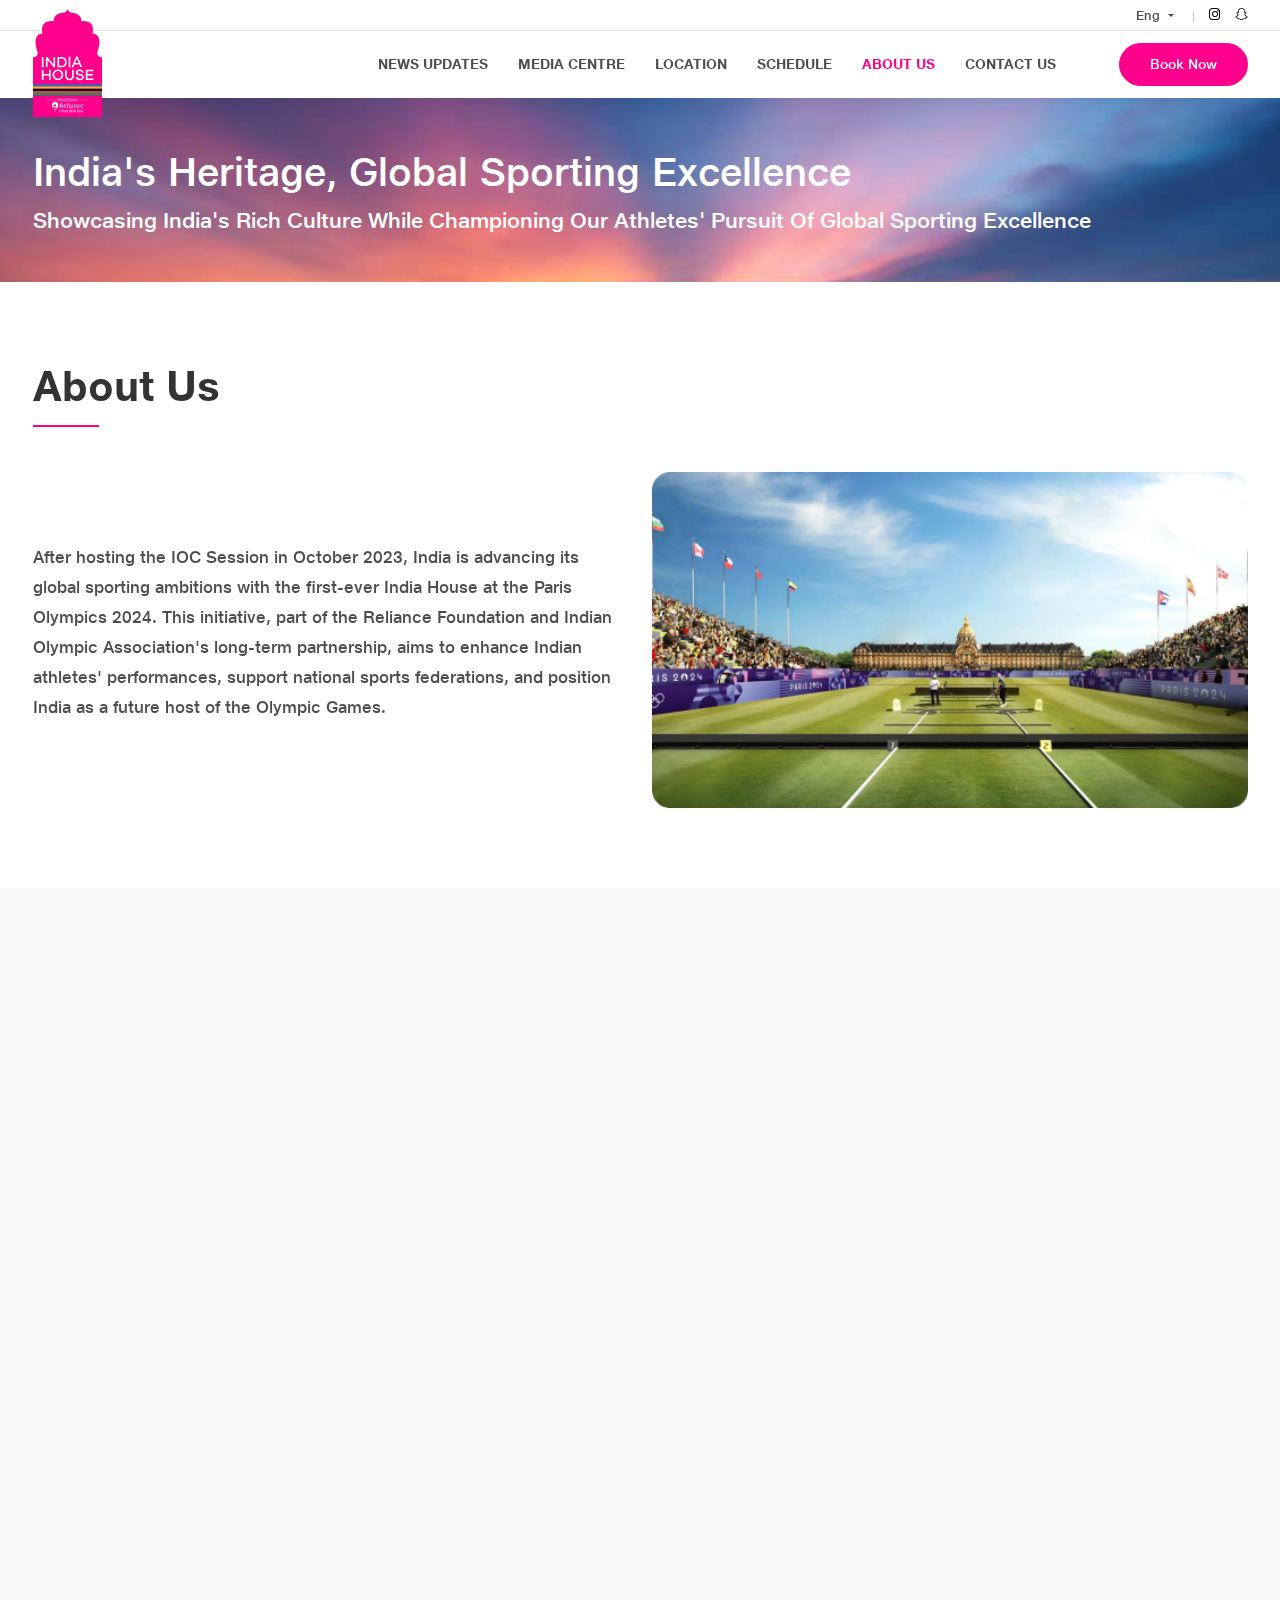
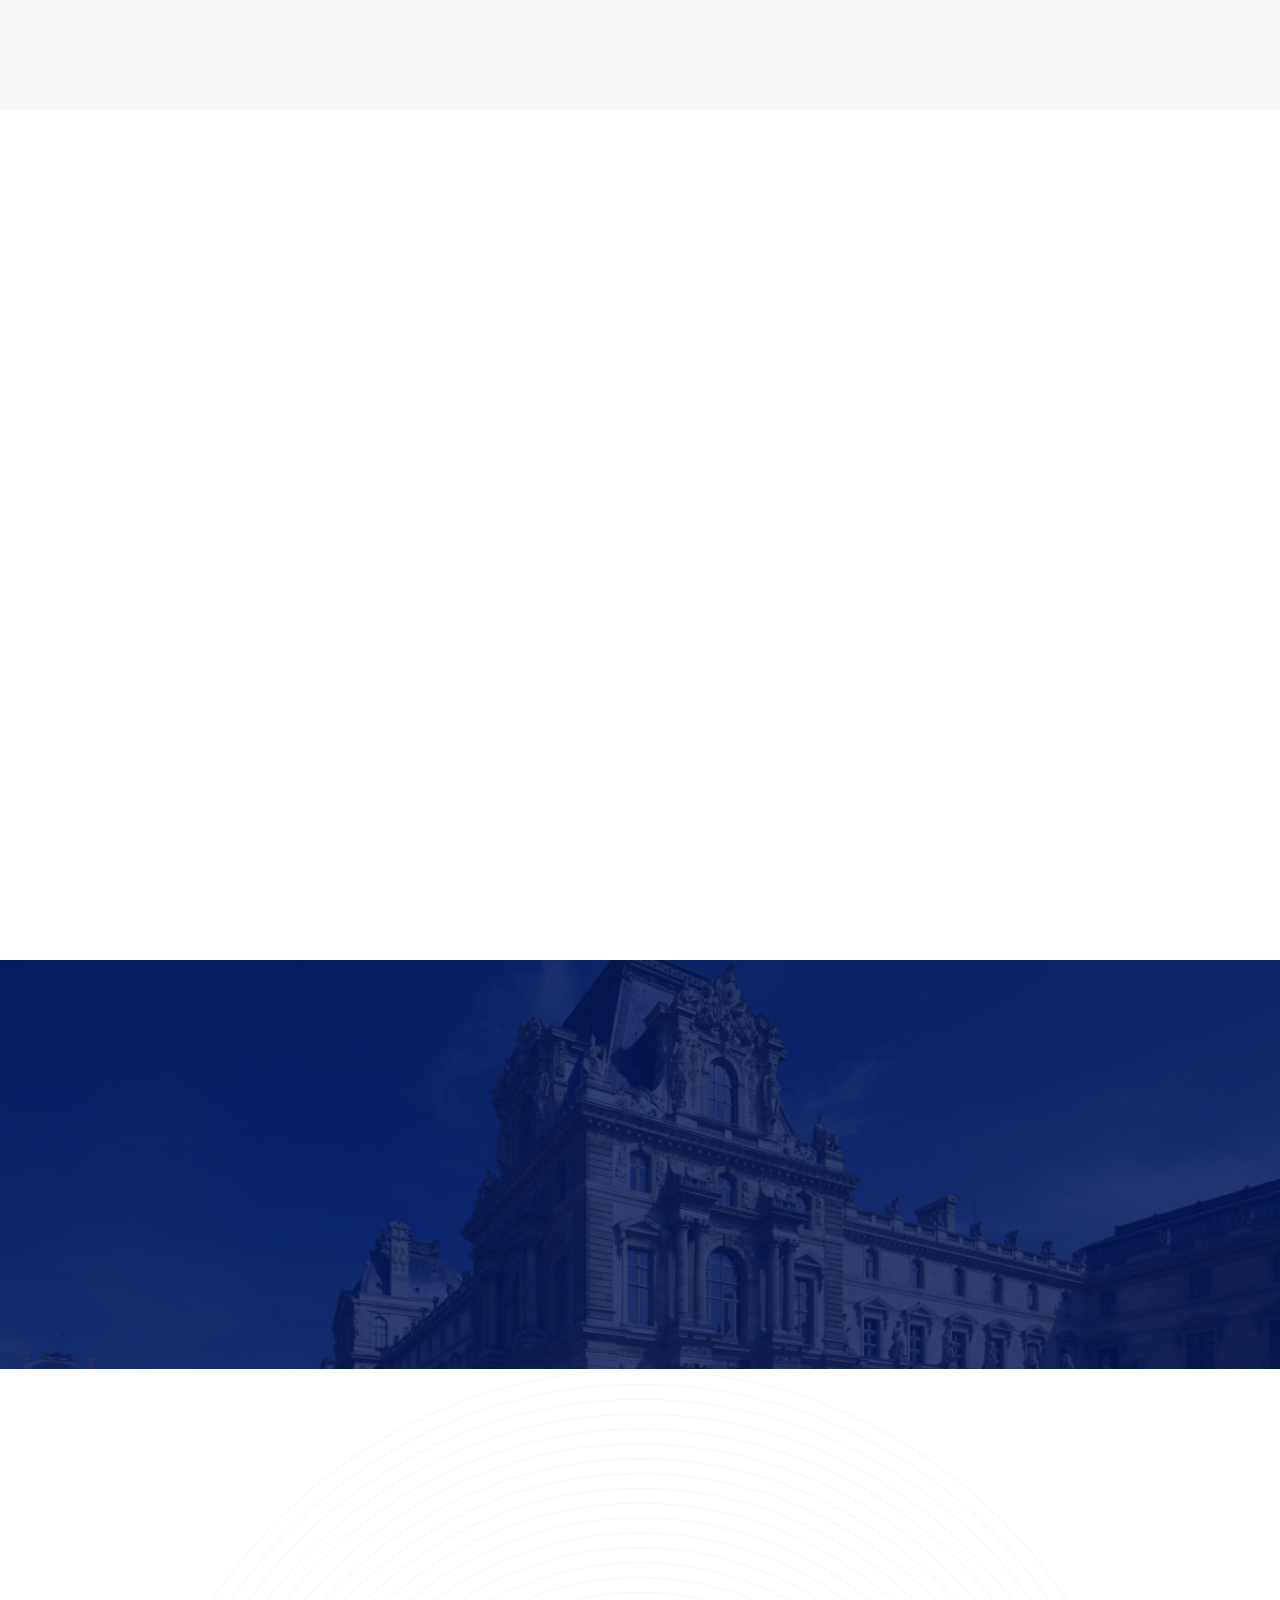
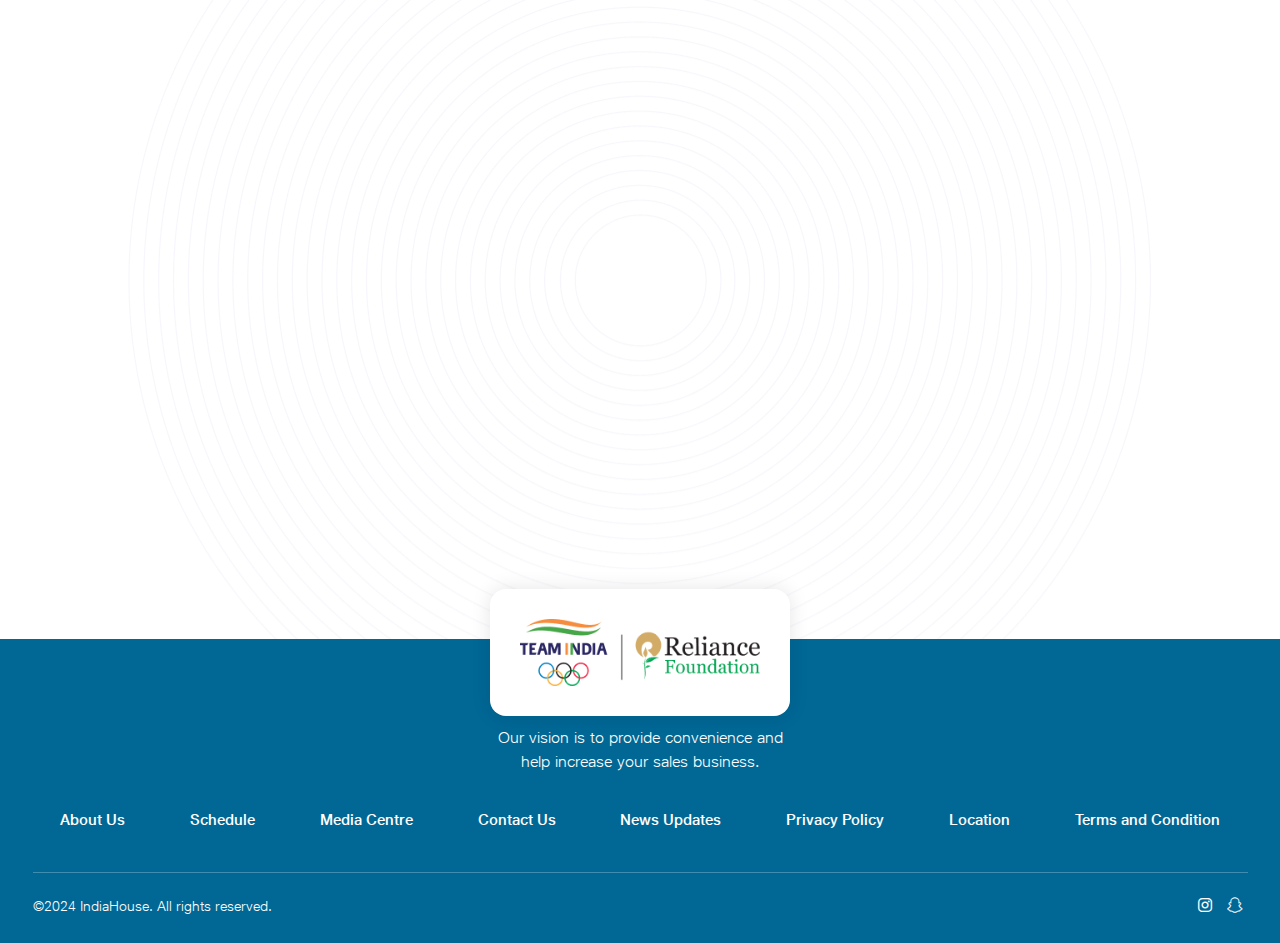
==== commit e703f1e5: "refactor: update pages" ====
--- a/about.html
+++ b/about.html
@@ -64,7 +64,7 @@
                 <div class="row align-items-center">
                     <div class="col-md-6">
                         <div class="cMedia" data-aos="fade-up" data-aos-duration="500">
-                            <div class="mediaBox mediaImage" data-fancybox="about" data-caption="Title goes herer" href="img/about/2.png">
+                            <div class="mediaBox mediaImage">
                                 <div class="mbImg">
                                     <img src="img/about/2.png" alt="Media">
                                 </div>
@@ -116,7 +116,7 @@
                     </div>
                     <div class="col-md-6">
                         <div class="cMedia" data-aos="fade-up" data-aos-duration="1500">
-                            <div class="mediaBox mediaImage" data-fancybox="about" data-caption="Title goes herer" href="img/about/3.png">
+                            <div class="mediaBox mediaImage">
                                 <div class="mbImg">
                                     <img src="img/about/3.png" alt="Media">
                                 </div>
--- a/css/main.css
+++ b/css/main.css
@@ -29317,7 +29317,17 @@
   }
 }
 
-/* line 103, ../laragon/www/olympics-comingsoon/scss/layout/_default.scss */
+/* line 97, ../laragon/www/olympics-comingsoon/scss/layout/_default.scss */
+.subHeader {
+  text-align: center;
+  text-transform: uppercase;
+  font-size: 15px;
+  font-weight: 500;
+  color: #000000B2;
+  margin-bottom: 15px;
+}
+
+/* line 112, ../laragon/www/olympics-comingsoon/scss/layout/_default.scss */
 .btn {
   font-size: 14px;
   -webkit-border-radius: 40px;
@@ -29330,26 +29340,26 @@
   transition: all 0.5s ease-in-out;
 }
 
-/* line 110, ../laragon/www/olympics-comingsoon/scss/layout/_default.scss */
+/* line 119, ../laragon/www/olympics-comingsoon/scss/layout/_default.scss */
 .btn.btn-secondary {
   color: #fff;
 }
 
-/* line 113, ../laragon/www/olympics-comingsoon/scss/layout/_default.scss */
+/* line 122, ../laragon/www/olympics-comingsoon/scss/layout/_default.scss */
 .btn.btn-secondary:hover {
   border-color: #FF008C;
   background: #fff;
   color: #FF008C;
 }
 
-/* line 120, ../laragon/www/olympics-comingsoon/scss/layout/_default.scss */
+/* line 129, ../laragon/www/olympics-comingsoon/scss/layout/_default.scss */
 .btn.btn-secondary.btn-hollow:hover {
   background: transparent;
   color: #fff;
   border-color: #fff;
 }
 
-/* line 131, ../laragon/www/olympics-comingsoon/scss/layout/_default.scss */
+/* line 140, ../laragon/www/olympics-comingsoon/scss/layout/_default.scss */
 .btn-arrow {
   position: relative;
   color: #000000CC;
@@ -29362,13 +29372,13 @@
 }
 
 @media (max-width: 767.98px) {
-  /* line 131, ../laragon/www/olympics-comingsoon/scss/layout/_default.scss */
+  /* line 140, ../laragon/www/olympics-comingsoon/scss/layout/_default.scss */
   .btn-arrow {
     font-size: 16px;
   }
 }
 
-/* line 145, ../laragon/www/olympics-comingsoon/scss/layout/_default.scss */
+/* line 154, ../laragon/www/olympics-comingsoon/scss/layout/_default.scss */
 .btn-arrow .fa,
 .btn-arrow img {
   color: #D61F08;
@@ -29384,7 +29394,7 @@
   transform: translateX(0px);
 }
 
-/* line 154, ../laragon/www/olympics-comingsoon/scss/layout/_default.scss */
+/* line 163, ../laragon/www/olympics-comingsoon/scss/layout/_default.scss */
 .btn-arrow:hover .fa,
 .btn-arrow:hover img {
   -webkit-transform: translateX(8px);
@@ -29394,12 +29404,12 @@
   transform: translateX(8px);
 }
 
-/* line 162, ../laragon/www/olympics-comingsoon/scss/layout/_default.scss */
+/* line 171, ../laragon/www/olympics-comingsoon/scss/layout/_default.scss */
 .form-group.icon {
   position: relative;
 }
 
-/* line 165, ../laragon/www/olympics-comingsoon/scss/layout/_default.scss */
+/* line 174, ../laragon/www/olympics-comingsoon/scss/layout/_default.scss */
 .form-group.icon .fa,
 .form-group.icon .far {
   position: absolute;
@@ -29409,7 +29419,7 @@
   font-size: 14px;
 }
 
-/* line 176, ../laragon/www/olympics-comingsoon/scss/layout/_default.scss */
+/* line 185, ../laragon/www/olympics-comingsoon/scss/layout/_default.scss */
 .form-control,
 .form-select {
   -webkit-border-radius: 40px;
@@ -29421,7 +29431,7 @@
   font-weight: 500;
 }
 
-/* line 183, ../laragon/www/olympics-comingsoon/scss/layout/_default.scss */
+/* line 192, ../laragon/www/olympics-comingsoon/scss/layout/_default.scss */
 .slick-dots {
   position: absolute;
   top: 50%;
@@ -29437,7 +29447,7 @@
   z-index: 9;
 }
 
-/* line 194, ../laragon/www/olympics-comingsoon/scss/layout/_default.scss */
+/* line 203, ../laragon/www/olympics-comingsoon/scss/layout/_default.scss */
 .slick-dots li {
   text-align: center;
   height: auto;
@@ -29446,7 +29456,7 @@
   display: block;
 }
 
-/* line 201, ../laragon/www/olympics-comingsoon/scss/layout/_default.scss */
+/* line 210, ../laragon/www/olympics-comingsoon/scss/layout/_default.scss */
 .slick-dots li button {
   background: #D9D9D9;
   font-family: none;
@@ -29468,23 +29478,23 @@
   transition: all 0.5s ease;
 }
 
-/* line 213, ../laragon/www/olympics-comingsoon/scss/layout/_default.scss */
+/* line 222, ../laragon/www/olympics-comingsoon/scss/layout/_default.scss */
 .slick-dots li button:before {
   display: none;
 }
 
-/* line 220, ../laragon/www/olympics-comingsoon/scss/layout/_default.scss */
+/* line 229, ../laragon/www/olympics-comingsoon/scss/layout/_default.scss */
 .slick-dots li.slick-active button {
   background: #324EA1;
   height: 20px;
 }
 
-/* line 229, ../laragon/www/olympics-comingsoon/scss/layout/_default.scss */
+/* line 238, ../laragon/www/olympics-comingsoon/scss/layout/_default.scss */
 .breadcrumbs {
   padding: 20px 0 0;
 }
 
-/* line 232, ../laragon/www/olympics-comingsoon/scss/layout/_default.scss */
+/* line 241, ../laragon/www/olympics-comingsoon/scss/layout/_default.scss */
 .breadcrumbs .breadcrumb {
   display: inline-flex;
   background: #EFF1F3;
@@ -29497,24 +29507,24 @@
   margin: 0;
 }
 
-/* line 239, ../laragon/www/olympics-comingsoon/scss/layout/_default.scss */
+/* line 248, ../laragon/www/olympics-comingsoon/scss/layout/_default.scss */
 .breadcrumbs .breadcrumb .breadcrumb-item {
   font-size: 12px;
 }
 
-/* line 242, ../laragon/www/olympics-comingsoon/scss/layout/_default.scss */
+/* line 251, ../laragon/www/olympics-comingsoon/scss/layout/_default.scss */
 .breadcrumbs .breadcrumb .breadcrumb-item a {
   color: #666666;
   font-weight: 500;
 }
 
-/* line 247, ../laragon/www/olympics-comingsoon/scss/layout/_default.scss */
+/* line 256, ../laragon/www/olympics-comingsoon/scss/layout/_default.scss */
 .breadcrumbs .breadcrumb .breadcrumb-item.active {
   color: #000;
   font-weight: 700;
 }
 
-/* line 256, ../laragon/www/olympics-comingsoon/scss/layout/_default.scss */
+/* line 265, ../laragon/www/olympics-comingsoon/scss/layout/_default.scss */
 .nav-tabs {
   gap: 10px;
   border: none;
@@ -29522,7 +29532,7 @@
   margin-bottom: 30px;
 }
 
-/* line 262, ../laragon/www/olympics-comingsoon/scss/layout/_default.scss */
+/* line 271, ../laragon/www/olympics-comingsoon/scss/layout/_default.scss */
 .nav-tabs .nav-link {
   border-radius: 40px;
   padding: 10px 30px;
@@ -29534,13 +29544,13 @@
 }
 
 @media (max-width: 767.98px) {
-  /* line 262, ../laragon/www/olympics-comingsoon/scss/layout/_default.scss */
+  /* line 271, ../laragon/www/olympics-comingsoon/scss/layout/_default.scss */
   .nav-tabs .nav-link {
     font-size: 16px;
   }
 }
 
-/* line 275, ../laragon/www/olympics-comingsoon/scss/layout/_default.scss */
+/* line 284, ../laragon/www/olympics-comingsoon/scss/layout/_default.scss */
 .nav-tabs .nav-link.active, .nav-tabs .nav-link:hover, .nav-tabs .nav-link:focus {
   color: #FF008C;
   background: #fff;
@@ -29908,24 +29918,50 @@
 
 /* line 15, ../laragon/www/olympics-comingsoon/scss/layout/_footer.scss */
 .mainFooter {
-  background: #324EA1;
+  background: #016795;
   color: #fff;
   padding: 40px 0 0px;
 }
 
+/* line 23, ../laragon/www/olympics-comingsoon/scss/layout/_footer.scss */
+.topFooter .fLogo {
+  display: flex;
+  align-items: center;
+  justify-content: center;
+  flex-flow: column;
+  margin: -90px auto 0;
+  max-width: 300px;
+  text-align: center;
+}
+
+/* line 32, ../laragon/www/olympics-comingsoon/scss/layout/_footer.scss */
+.topFooter .fLogo img {
+  background: #fff;
+  box-shadow: 0 0 20px rgba(0, 0, 0, 0.1);
+  padding: 30px;
+  border-radius: 16px;
+}
+
+/* line 39, ../laragon/www/olympics-comingsoon/scss/layout/_footer.scss */
+.topFooter .fLogo span {
+  font-weight: 300;
+  display: block;
+  margin-top: 10px;
+}
+
 @media (max-width: 767.98px) {
-  /* line 25, ../laragon/www/olympics-comingsoon/scss/layout/_footer.scss */
+  /* line 48, ../laragon/www/olympics-comingsoon/scss/layout/_footer.scss */
   .topFooter .fAbout {
     margin-bottom: 30px;
   }
 }
 
-/* line 30, ../laragon/www/olympics-comingsoon/scss/layout/_footer.scss */
+/* line 53, ../laragon/www/olympics-comingsoon/scss/layout/_footer.scss */
 .topFooter .fAbout img {
   height: 108px;
 }
 
-/* line 34, ../laragon/www/olympics-comingsoon/scss/layout/_footer.scss */
+/* line 57, ../laragon/www/olympics-comingsoon/scss/layout/_footer.scss */
 .topFooter .fAbout p {
   font-size: 16px;
   font-weight: 300;
@@ -29933,23 +29969,26 @@
   margin-top: 15px;
 }
 
-/* line 46, ../laragon/www/olympics-comingsoon/scss/layout/_footer.scss */
+/* line 65, ../laragon/www/olympics-comingsoon/scss/layout/_footer.scss */
+.topFooter .fLinks {
+  margin-top: 30px;
+}
+
+/* line 70, ../laragon/www/olympics-comingsoon/scss/layout/_footer.scss */
 .topFooter .fLinks ul {
   display: flex;
   flex-direction: row;
   flex-wrap: wrap;
+  gap: 10px;
+  align-items: center;
+  justify-content: space-around;
   margin: 0;
   padding: 0;
   list-style: none;
-}
-
-/* line 54, ../laragon/www/olympics-comingsoon/scss/layout/_footer.scss */
-.topFooter .fLinks ul li {
-  flex-basis: 50%;
-  margin-bottom: 10px;
-}
-
-/* line 58, ../laragon/www/olympics-comingsoon/scss/layout/_footer.scss */
+  text-align: center;
+}
+
+/* line 86, ../laragon/www/olympics-comingsoon/scss/layout/_footer.scss */
 .topFooter .fLinks ul li a {
   position: relative;
   display: inline-block;
@@ -29961,7 +30000,7 @@
   transition: all 0.3s ease;
 }
 
-/* line 68, ../laragon/www/olympics-comingsoon/scss/layout/_footer.scss */
+/* line 97, ../laragon/www/olympics-comingsoon/scss/layout/_footer.scss */
 .topFooter .fLinks ul li a:before {
   content: '';
   position: absolute;
@@ -29975,43 +30014,43 @@
   transition: all 0.3s ease;
 }
 
-/* line 81, ../laragon/www/olympics-comingsoon/scss/layout/_footer.scss */
+/* line 110, ../laragon/www/olympics-comingsoon/scss/layout/_footer.scss */
 .topFooter .fLinks ul li a:hover, .topFooter .fLinks ul li a.active, .topFooter .fLinks ul li a:focus, .topFooter .fLinks ul li a:active {
   padding-left: 10px;
 }
 
-/* line 88, ../laragon/www/olympics-comingsoon/scss/layout/_footer.scss */
+/* line 117, ../laragon/www/olympics-comingsoon/scss/layout/_footer.scss */
 .topFooter .fLinks ul li a:hover:before, .topFooter .fLinks ul li a.active:before, .topFooter .fLinks ul li a:focus:before, .topFooter .fLinks ul li a:active:before {
   opacity: 1;
   visibility: visible;
 }
 
 @media (max-width: 767.98px) {
-  /* line 98, ../laragon/www/olympics-comingsoon/scss/layout/_footer.scss */
+  /* line 127, ../laragon/www/olympics-comingsoon/scss/layout/_footer.scss */
   .topFooter .fImg {
     display: none;
   }
 }
 
-/* line 103, ../laragon/www/olympics-comingsoon/scss/layout/_footer.scss */
+/* line 132, ../laragon/www/olympics-comingsoon/scss/layout/_footer.scss */
 .topFooter .fImg img {
   transform: translateY(37px);
 }
 
-/* line 109, ../laragon/www/olympics-comingsoon/scss/layout/_footer.scss */
+/* line 138, ../laragon/www/olympics-comingsoon/scss/layout/_footer.scss */
 .bottomFooter {
   padding: 20px 0;
 }
 
 @media (max-width: 767.98px) {
-  /* line 109, ../laragon/www/olympics-comingsoon/scss/layout/_footer.scss */
+  /* line 138, ../laragon/www/olympics-comingsoon/scss/layout/_footer.scss */
   .bottomFooter {
     text-align: center;
     padding: 15px 0;
   }
 }
 
-/* line 117, ../laragon/www/olympics-comingsoon/scss/layout/_footer.scss */
+/* line 146, ../laragon/www/olympics-comingsoon/scss/layout/_footer.scss */
 .bottomFooter p {
   font-size: 14px;
   font-weight: 300;
@@ -30019,7 +30058,7 @@
   margin: 0;
 }
 
-/* line 124, ../laragon/www/olympics-comingsoon/scss/layout/_footer.scss */
+/* line 153, ../laragon/www/olympics-comingsoon/scss/layout/_footer.scss */
 .bottomFooter .fSocial {
   text-align: right;
   display: flex;
@@ -30030,7 +30069,7 @@
 }
 
 @media (max-width: 767.98px) {
-  /* line 124, ../laragon/www/olympics-comingsoon/scss/layout/_footer.scss */
+  /* line 153, ../laragon/www/olympics-comingsoon/scss/layout/_footer.scss */
   .bottomFooter .fSocial {
     text-align: center;
     margin-top: 10px;
@@ -30038,7 +30077,7 @@
   }
 }
 
-/* line 138, ../laragon/www/olympics-comingsoon/scss/layout/_footer.scss */
+/* line 167, ../laragon/www/olympics-comingsoon/scss/layout/_footer.scss */
 .bottomFooter .fSocial a {
   color: #fff;
   font-size: 16px;
@@ -30047,7 +30086,7 @@
   transition: all 0.3s ease;
 }
 
-/* line 145, ../laragon/www/olympics-comingsoon/scss/layout/_footer.scss */
+/* line 174, ../laragon/www/olympics-comingsoon/scss/layout/_footer.scss */
 .bottomFooter .fSocial a:hover {
   color: #FF008C;
 }
@@ -30471,6 +30510,7 @@
 /* line 351, ../laragon/www/olympics-comingsoon/scss/layout/_home.scss */
 .partners {
   background: #F6F6F6;
+  padding-bottom: 100px !important;
 }
 
 /* line 1, ../laragon/www/olympics-comingsoon/scss/layout/_page.scss */
@@ -30763,16 +30803,44 @@
   transform: scale(1.04);
 }
 
-/* line 266, ../laragon/www/olympics-comingsoon/scss/layout/_page.scss */
+/* line 269, ../laragon/www/olympics-comingsoon/scss/layout/_page.scss */
+.grid .grid-item,
+.grid .grid-sizer {
+  position: relative;
+  width: 33.33333333%;
+}
+
+@media (max-width: 767.98px) {
+  /* line 269, ../laragon/www/olympics-comingsoon/scss/layout/_page.scss */
+  .grid .grid-item,
+  .grid .grid-sizer {
+    width: 50%;
+  }
+}
+
+@media (max-width: 575.98px) {
+  /* line 269, ../laragon/www/olympics-comingsoon/scss/layout/_page.scss */
+  .grid .grid-item,
+  .grid .grid-sizer {
+    width: 100%;
+  }
+}
+
+/* line 284, ../laragon/www/olympics-comingsoon/scss/layout/_page.scss */
+.grid .grid-item {
+  float: left;
+  padding: 10px;
+}
+
+/* line 291, ../laragon/www/olympics-comingsoon/scss/layout/_page.scss */
 .mediaBox {
   position: relative;
   border-radius: 16px;
   overflow: hidden;
   display: block;
-  margin-bottom: 20px;
-}
-
-/* line 274, ../laragon/www/olympics-comingsoon/scss/layout/_page.scss */
+}
+
+/* line 298, ../laragon/www/olympics-comingsoon/scss/layout/_page.scss */
 .mediaBox .mbImg {
   overflow: hidden;
   position: relative;
@@ -30780,7 +30848,7 @@
   height: 100%;
 }
 
-/* line 280, ../laragon/www/olympics-comingsoon/scss/layout/_page.scss */
+/* line 304, ../laragon/www/olympics-comingsoon/scss/layout/_page.scss */
 .mediaBox .mbImg img {
   width: 100%;
   height: 100%;
@@ -30790,7 +30858,7 @@
   transition: all 0.3s ease-in-out;
 }
 
-/* line 289, ../laragon/www/olympics-comingsoon/scss/layout/_page.scss */
+/* line 313, ../laragon/www/olympics-comingsoon/scss/layout/_page.scss */
 .mediaBox .mbImg:after {
   position: absolute;
   content: '\f144';
@@ -30810,7 +30878,7 @@
   cursor: pointer;
 }
 
-/* line 309, ../laragon/www/olympics-comingsoon/scss/layout/_page.scss */
+/* line 333, ../laragon/www/olympics-comingsoon/scss/layout/_page.scss */
 .mediaBox .mbContent {
   position: absolute;
   bottom: 0;
@@ -30820,7 +30888,7 @@
   padding: 15px;
 }
 
-/* line 317, ../laragon/www/olympics-comingsoon/scss/layout/_page.scss */
+/* line 341, ../laragon/www/olympics-comingsoon/scss/layout/_page.scss */
 .mediaBox .mbContent::after {
   content: '';
   display: block;
@@ -30835,16 +30903,22 @@
   z-index: 1;
 }
 
-/* line 331, ../laragon/www/olympics-comingsoon/scss/layout/_page.scss */
+/* line 355, ../laragon/www/olympics-comingsoon/scss/layout/_page.scss */
 .mediaBox .mbContent h3, .mediaBox .mbContent .h3 {
   position: relative;
   z-index: 2;
   font-size: 16px;
   font-weight: 700;
   margin-bottom: 5px;
-}
-
-/* line 339, ../laragon/www/olympics-comingsoon/scss/layout/_page.scss */
+  height: 40px;
+  overflow: hidden;
+  line-clamp: 2;
+  display: -webkit-box;
+  -webkit-line-clamp: 2;
+  -webkit-box-orient: vertical;
+}
+
+/* line 370, ../laragon/www/olympics-comingsoon/scss/layout/_page.scss */
 .mediaBox .mbContent h4, .mediaBox .mbContent .h4 {
   position: relative;
   z-index: 2;
@@ -30854,7 +30928,7 @@
   color: #fff;
 }
 
-/* line 348, ../laragon/www/olympics-comingsoon/scss/layout/_page.scss */
+/* line 379, ../laragon/www/olympics-comingsoon/scss/layout/_page.scss */
 .mediaBox .mbContent .mbMeta {
   position: relative;
   z-index: 2;
@@ -30863,19 +30937,19 @@
   justify-content: space-between;
 }
 
-/* line 355, ../laragon/www/olympics-comingsoon/scss/layout/_page.scss */
+/* line 386, ../laragon/www/olympics-comingsoon/scss/layout/_page.scss */
 .mediaBox .mbContent .mbMeta p {
   font-size: 12px;
   font-weight: 300;
   margin-bottom: 0;
 }
 
-/* line 360, ../laragon/www/olympics-comingsoon/scss/layout/_page.scss */
+/* line 391, ../laragon/www/olympics-comingsoon/scss/layout/_page.scss */
 .mediaBox .mbContent .mbMeta p b {
   font-weight: 500;
 }
 
-/* line 369, ../laragon/www/olympics-comingsoon/scss/layout/_page.scss */
+/* line 400, ../laragon/www/olympics-comingsoon/scss/layout/_page.scss */
 .mediaBox .shareBtns {
   position: absolute;
   top: 10px;
@@ -30885,41 +30959,42 @@
   gap: 8px;
 }
 
-/* line 378, ../laragon/www/olympics-comingsoon/scss/layout/_page.scss */
+/* line 409, ../laragon/www/olympics-comingsoon/scss/layout/_page.scss */
 .mediaBox .shareBtns a {
   color: #fff;
   padding: 5px;
   cursor: pointer;
 }
 
-/* line 383, ../laragon/www/olympics-comingsoon/scss/layout/_page.scss */
+/* line 414, ../laragon/www/olympics-comingsoon/scss/layout/_page.scss */
 .mediaBox .shareBtns a:hover {
   color: #ffc107;
 }
 
-/* line 389, ../laragon/www/olympics-comingsoon/scss/layout/_page.scss */
+/* line 420, ../laragon/www/olympics-comingsoon/scss/layout/_page.scss */
 .mediaBox.mediaMain {
-  height: 457px;
-}
-
-/* line 392, ../laragon/www/olympics-comingsoon/scss/layout/_page.scss */
+  height: 437px;
+}
+
+/* line 423, ../laragon/www/olympics-comingsoon/scss/layout/_page.scss */
 .mediaBox.mediaMain .mbContent {
   padding: 20px;
 }
 
-/* line 395, ../laragon/www/olympics-comingsoon/scss/layout/_page.scss */
+/* line 426, ../laragon/www/olympics-comingsoon/scss/layout/_page.scss */
 .mediaBox.mediaMain .mbContent h3, .mediaBox.mediaMain .mbContent .h3 {
   font-size: 22px;
   font-weight: 700;
   margin-bottom: 0px;
-}
-
-/* line 402, ../laragon/www/olympics-comingsoon/scss/layout/_page.scss */
+  height: 55px;
+}
+
+/* line 434, ../laragon/www/olympics-comingsoon/scss/layout/_page.scss */
 .mediaBox.mediaMain .mbContent .mbMeta p {
   font-size: 15px;
 }
 
-/* line 406, ../laragon/www/olympics-comingsoon/scss/layout/_page.scss */
+/* line 438, ../laragon/www/olympics-comingsoon/scss/layout/_page.scss */
 .mediaBox.mediaMain .mbContent .mbMeta .shareBtns {
   position: relative;
   top: 0;
@@ -30927,100 +31002,94 @@
 }
 
 @media (max-width: 767.98px) {
-  /* line 389, ../laragon/www/olympics-comingsoon/scss/layout/_page.scss */
+  /* line 420, ../laragon/www/olympics-comingsoon/scss/layout/_page.scss */
   .mediaBox.mediaMain {
     height: auto;
     margin-bottom: 20px;
   }
 }
 
-@media (max-width: 767.98px) {
-  /* line 266, ../laragon/www/olympics-comingsoon/scss/layout/_page.scss */
-  .mediaBox {
-    margin-bottom: 20px;
-  }
-}
-
-/* line 425, ../laragon/www/olympics-comingsoon/scss/layout/_page.scss */
+/* line 457, ../laragon/www/olympics-comingsoon/scss/layout/_page.scss */
 .mediaBox + .mediaBox {
   margin-top: 20px;
 }
 
 @media (max-width: 767.98px) {
-  /* line 425, ../laragon/www/olympics-comingsoon/scss/layout/_page.scss */
+  /* line 457, ../laragon/www/olympics-comingsoon/scss/layout/_page.scss */
   .mediaBox + .mediaBox {
     margin-top: 0;
   }
 }
 
-/* line 433, ../laragon/www/olympics-comingsoon/scss/layout/_page.scss */
+/* line 465, ../laragon/www/olympics-comingsoon/scss/layout/_page.scss */
 .mediaBox.mediaLive {
   height: 57px;
 }
 
-/* line 437, ../laragon/www/olympics-comingsoon/scss/layout/_page.scss */
+/* line 469, ../laragon/www/olympics-comingsoon/scss/layout/_page.scss */
 .mediaBox.mediaLive .mbImg:after {
   display: none;
 }
 
-/* line 442, ../laragon/www/olympics-comingsoon/scss/layout/_page.scss */
+/* line 474, ../laragon/www/olympics-comingsoon/scss/layout/_page.scss */
 .mediaBox.mediaLive .mbContent {
   top: 0;
   display: flex;
   align-items: center;
 }
 
-/* line 447, ../laragon/www/olympics-comingsoon/scss/layout/_page.scss */
+/* line 479, ../laragon/www/olympics-comingsoon/scss/layout/_page.scss */
 .mediaBox.mediaLive .mbContent:after {
   top: 0;
   left: 0;
   background: linear-gradient(90deg, rgba(0, 0, 0, 0.9) 0%, rgba(0, 0, 0, 0) 100%);
 }
 
-/* line 455, ../laragon/www/olympics-comingsoon/scss/layout/_page.scss */
+/* line 487, ../laragon/www/olympics-comingsoon/scss/layout/_page.scss */
 .mediaBox.mediaLive h4 .liveDot, .mediaBox.mediaLive .h4 .liveDot {
   color: #D61F08;
 }
 
-/* line 463, ../laragon/www/olympics-comingsoon/scss/layout/_page.scss */
+/* line 495, ../laragon/www/olympics-comingsoon/scss/layout/_page.scss */
 .mediaBox:hover .mbImg:after {
   opacity: 1;
   visibility: visible;
 }
 
-/* line 468, ../laragon/www/olympics-comingsoon/scss/layout/_page.scss */
+/* line 500, ../laragon/www/olympics-comingsoon/scss/layout/_page.scss */
 .mediaBox:hover .mbImg img {
   transform: scale(1.05);
 }
 
-/* line 483, ../laragon/www/olympics-comingsoon/scss/layout/_page.scss */
+/* line 516, ../laragon/www/olympics-comingsoon/scss/layout/_page.scss */
 .mediaImage .mbImg:after {
   content: '\f06e';
-}
-
-/* line 489, ../laragon/www/olympics-comingsoon/scss/layout/_page.scss */
+  display: none;
+}
+
+/* line 523, ../laragon/www/olympics-comingsoon/scss/layout/_page.scss */
 .mediaImage .mbContent h3, .mediaImage .mbContent .h3 {
   padding-right: 60px;
 }
 
-/* line 493, ../laragon/www/olympics-comingsoon/scss/layout/_page.scss */
+/* line 527, ../laragon/www/olympics-comingsoon/scss/layout/_page.scss */
 .mediaImage .mbContent .shareBtns {
   z-index: 2;
 }
 
-/* line 499, ../laragon/www/olympics-comingsoon/scss/layout/_page.scss */
+/* line 533, ../laragon/www/olympics-comingsoon/scss/layout/_page.scss */
 .mediaScroll {
   overflow-y: auto;
   max-height: 380px;
   margin-top: 20px;
 }
 
-/* line 504, ../laragon/www/olympics-comingsoon/scss/layout/_page.scss */
+/* line 538, ../laragon/www/olympics-comingsoon/scss/layout/_page.scss */
 .mediaScroll .mediaBox {
   height: 180px;
 }
 
-/* line 510, ../laragon/www/olympics-comingsoon/scss/layout/_page.scss */
+/* line 544, ../laragon/www/olympics-comingsoon/scss/layout/_page.scss */
 .imgGrid {
   display: flex;
   flex-wrap: wrap;
@@ -31028,7 +31097,7 @@
   grid-gap: 20px;
 }
 
-/* line 518, ../laragon/www/olympics-comingsoon/scss/layout/_page.scss */
+/* line 552, ../laragon/www/olympics-comingsoon/scss/layout/_page.scss */
 .imgGrid .igBox {
   position: relative;
   overflow: hidden;
@@ -31048,7 +31117,7 @@
   object-fit: contain;
 }
 
-/* line 532, ../laragon/www/olympics-comingsoon/scss/layout/_page.scss */
+/* line 566, ../laragon/www/olympics-comingsoon/scss/layout/_page.scss */
 .imgGrid .igBox img {
   max-width: 126px;
   max-height: 76px;
